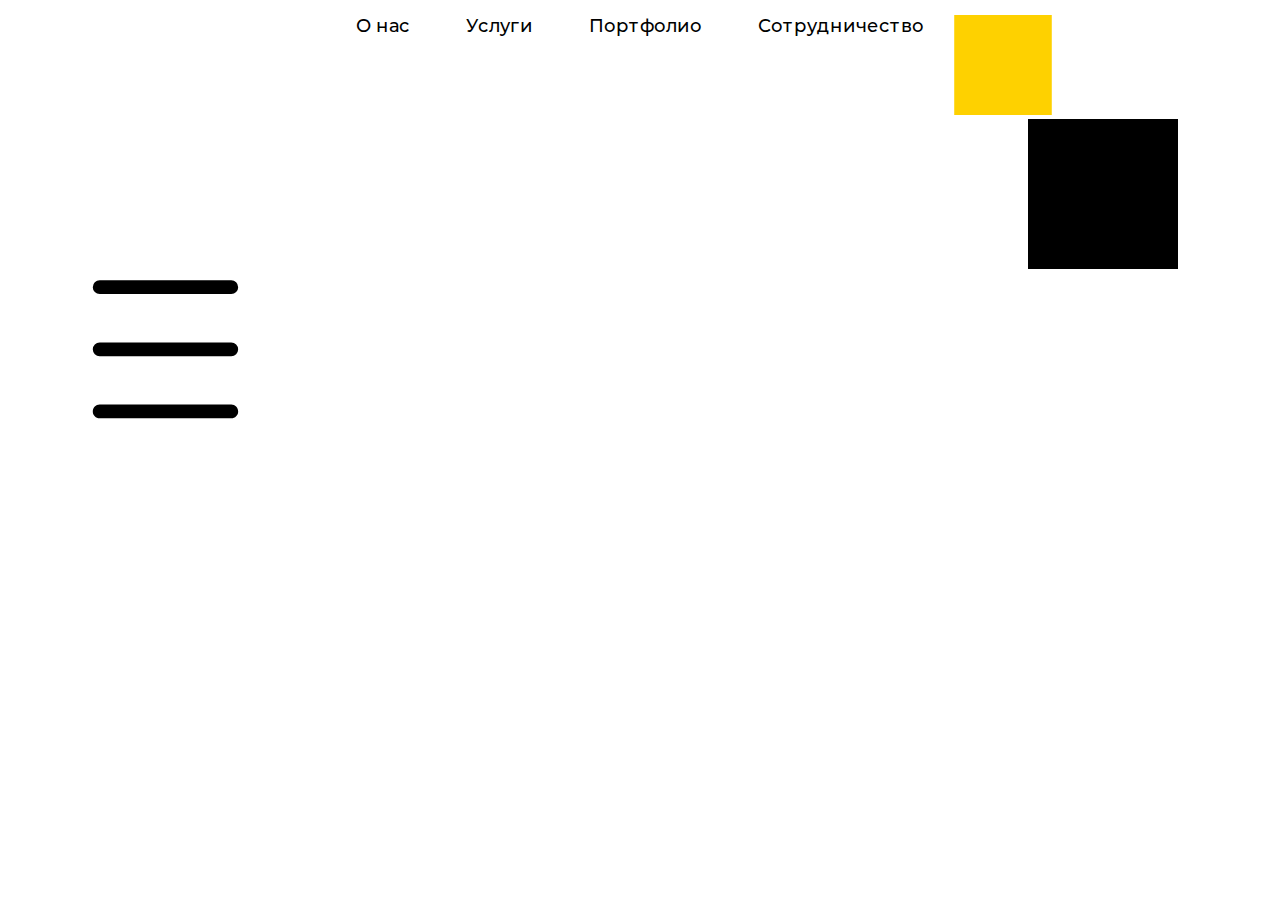
==== index.html @ 0d3e9b36 "Setting" ====
<!DOCTYPE html>
<html>
  <head>
    <title>Indecor</title>
    <meta charset="utf-8">
    <meta name="viewport" content="width=device-width, initial-scale=1.0">
    <meta name="author" content="HelWorld">
    <meta http-equiv="Сache-Сontrol" content="max-age=2419200, must-revalidate">
    <meta name="robots" content="follow,noindex">
    <meta name="theme-color" content="red">
    <link rel="stylesheet" href="assets/css/normalize.css">
    <link rel="preload" href="" as="font">
    <link rel="stylesheet" href="assets/css/style.min.css">
  </head>
</html>
<body>
  <nav class="nav-panel">
    <div class="container">
      <div class="nav-panel__body">
        <div class="nav-panel__logo logo"></div>
        <ul class="nav-panel__content">
          <li class="nav-panel__item"><a class="nav-panel__link-anchor">О нас</a></li>
          <li class="nav-panel__item"><a class="nav-panel__link-anchor">Услуги</a></li>
          <li class="nav-panel__item"><a class="nav-panel__link-anchor">Портфолио</a></li>
          <li class="nav-panel__item"><a class="nav-panel__link-anchor">Сотрудничество</a></li>
        </ul>
        <div class="nav-panel__social">
          <svg class="facebook">
            <use class="facebook" xlink:href="/assets/img/sprite.svg#facebook"></use>
          </svg>
          <svg>
            <use class="instagram" xlink:href="assets/img/sprite.svg#instagram"> </use>
          </svg>
        </div>
        <div class="burger">
          <svg>
            <use class="burger" xlink:href="assets/img/sprite.svg#burger"></use>
          </svg>
        </div>
      </div>
    </div>
  </nav>
  <main></main>
  <footer></footer>
  <script src="assets/js/script.js"></script>
</body>
---- assets/css/style.min.css ----
@import'fontello.css';*{box-sizing:border-box}@font-face{font-family:"Montserrat Regular";src:url("../fonts/Montserrat-Regular.woff2") format("woff2"),url("../fonts/Montserrat-Regular.woff") format("woff2"),url("../fonts/Montserrat-Regular.eot?") format("embedded-opentype");font-weight:400;font-size:25px}@font-face{font-family:"Montserrat Medium";src:url("../fonts/Montserrat-Medium.woff2") format("woff2"),url("../fonts/Montserrat-Medium.woff") format("woff2"),url("../fonts/Montserrat-Medium.eot?") format("embedded-opentype");font-weight:500;font-size:25px}@font-face{font-family:"Montserrat Semibold";src:url("../fonts/Montserrat-Semibold.woff2") format("woff2"),url("../fonts/Montserrat-Semibold.woff") format("woff2"),url("../fonts/Montserrat-Semibold.eot?") format("embedded-opentype");font-weight:600;font-size:25px}@font-face{font-family:"Montserrat Bold";src:url("../fonts/Montserrat-ExtraBold.woff2") format("woff2"),url("../fonts/Montserrat-ExtraBold.woff") format("woff2"),url("../fonts/Montserrat-ExtraBold.eot?") format("embedded-opentype");font-weight:700;font-size:25px}.container{max-width:1719px;margin:0 auto;padding:0 15px}.logo{display:inline-block;width:309;height:77;fill:#fed100}.facebook{display:inline-block;width:100px;height:100px;fill:#fed100}.nav-panel__body{margin:0;padding:15px 0;display:grid;grid-template-columns:1fr 2fr 1fr}.nav-panel__content{margin:0;padding:0;display:-ms-flex;display:flex;justify-content:space-around;list-style:none}.nav-panel__link-anchor{font:18px/22px "Montserrat Medium";text-decoration:none}@media screen and (max-width: 1600px){h1{color:red}}
/*# sourceMappingURL=[data-uri] */
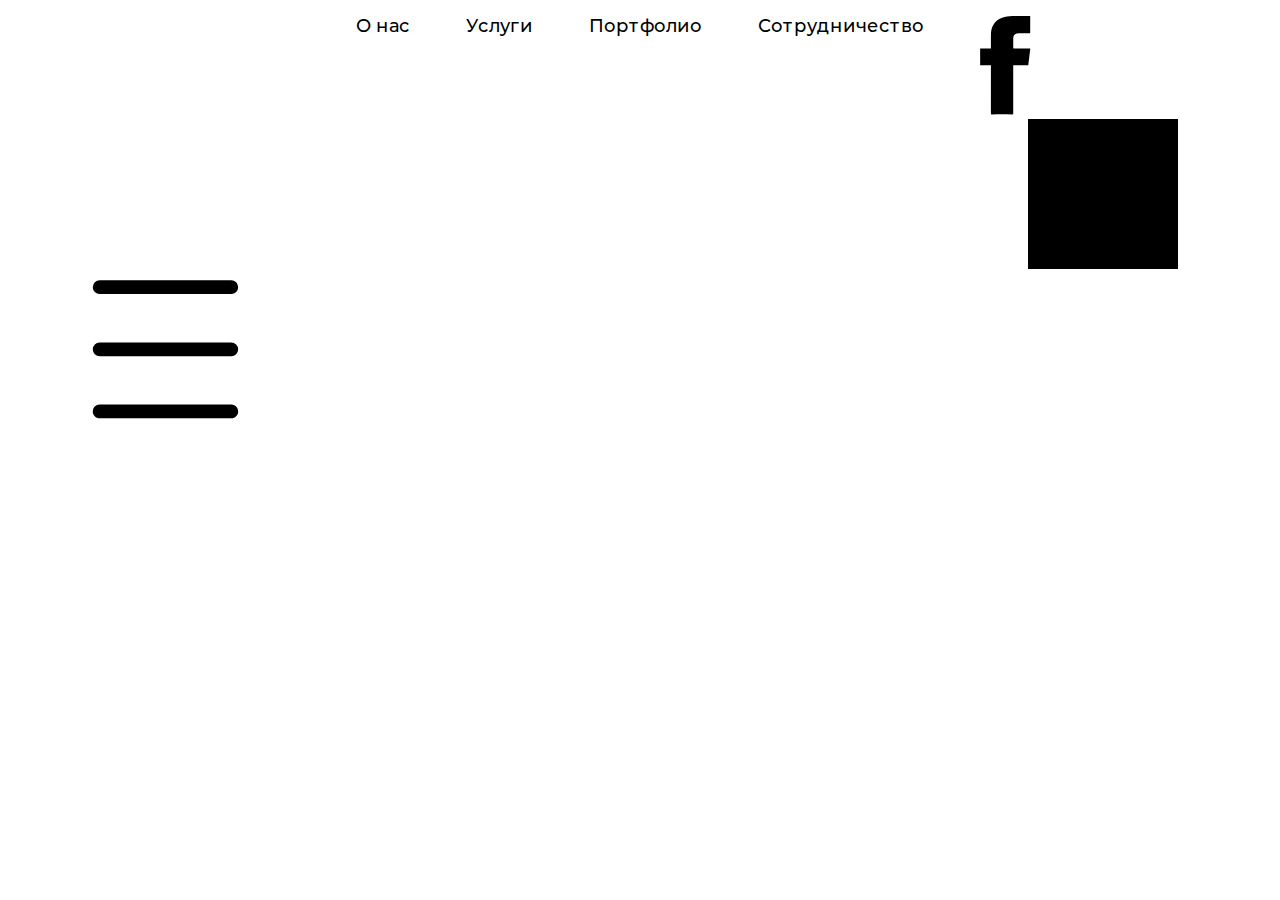
==== commit b65edf8c: "test" ====
--- a/index.html
+++ b/index.html
@@ -26,7 +26,7 @@
         </ul>
         <div class="nav-panel__social">
           <svg class="facebook">
-            <use class="facebook" xlink:href="/assets/img/sprite.svg#facebook"></use>
+            <use class="facebook" xlink:href="assets/img/sprite.svg#facebook"></use>
           </svg>
           <svg>
             <use class="instagram" xlink:href="assets/img/sprite.svg#instagram"> </use>
--- a/assets/css/style.min.css
+++ b/assets/css/style.min.css
@@ -1,2 +1,2 @@
-@import'fontello.css';*{box-sizing:border-box}@font-face{font-family:"Montserrat Regular";src:url("../fonts/Montserrat-Regular.woff2") format("woff2"),url("../fonts/Montserrat-Regular.woff") format("woff2"),url("../fonts/Montserrat-Regular.eot?") format("embedded-opentype");font-weight:400;font-size:25px}@font-face{font-family:"Montserrat Medium";src:url("../fonts/Montserrat-Medium.woff2") format("woff2"),url("../fonts/Montserrat-Medium.woff") format("woff2"),url("../fonts/Montserrat-Medium.eot?") format("embedded-opentype");font-weight:500;font-size:25px}@font-face{font-family:"Montserrat Semibold";src:url("../fonts/Montserrat-Semibold.woff2") format("woff2"),url("../fonts/Montserrat-Semibold.woff") format("woff2"),url("../fonts/Montserrat-Semibold.eot?") format("embedded-opentype");font-weight:600;font-size:25px}@font-face{font-family:"Montserrat Bold";src:url("../fonts/Montserrat-ExtraBold.woff2") format("woff2"),url("../fonts/Montserrat-ExtraBold.woff") format("woff2"),url("../fonts/Montserrat-ExtraBold.eot?") format("embedded-opentype");font-weight:700;font-size:25px}.container{max-width:1719px;margin:0 auto;padding:0 15px}.logo{display:inline-block;width:309;height:77;fill:#fed100}.facebook{display:inline-block;width:100px;height:100px;fill:#fed100}.nav-panel__body{margin:0;padding:15px 0;display:grid;grid-template-columns:1fr 2fr 1fr}.nav-panel__content{margin:0;padding:0;display:-ms-flex;display:flex;justify-content:space-around;list-style:none}.nav-panel__link-anchor{font:18px/22px "Montserrat Medium";text-decoration:none}@media screen and (max-width: 1600px){h1{color:red}}
-/*# sourceMappingURL=[data-uri] */+@import'fontello.css';*{box-sizing:border-box}@font-face{font-family:"Montserrat Regular";src:url("../fonts/Montserrat-Regular.woff2") format("woff2"),url("../fonts/Montserrat-Regular.woff") format("woff2"),url("../fonts/Montserrat-Regular.eot?") format("embedded-opentype");font-weight:400;font-size:25px}@font-face{font-family:"Montserrat Medium";src:url("../fonts/Montserrat-Medium.woff2") format("woff2"),url("../fonts/Montserrat-Medium.woff") format("woff2"),url("../fonts/Montserrat-Medium.eot?") format("embedded-opentype");font-weight:500;font-size:25px}@font-face{font-family:"Montserrat Semibold";src:url("../fonts/Montserrat-Semibold.woff2") format("woff2"),url("../fonts/Montserrat-Semibold.woff") format("woff2"),url("../fonts/Montserrat-Semibold.eot?") format("embedded-opentype");font-weight:600;font-size:25px}@font-face{font-family:"Montserrat Bold";src:url("../fonts/Montserrat-ExtraBold.woff2") format("woff2"),url("../fonts/Montserrat-ExtraBold.woff") format("woff2"),url("../fonts/Montserrat-ExtraBold.eot?") format("embedded-opentype");font-weight:700;font-size:25px}.container{max-width:1719px;margin:0 auto;padding:0 15px}.logo{display:inline-block;width:309;height:77;fill:#fed100}.facebook{display:inline-block;width:100px;height:100px;fill:#000}.nav-panel__body{margin:0;padding:15px 0;display:grid;grid-template-columns:1fr 2fr 1fr}.nav-panel__content{margin:0;padding:0;display:-ms-flex;display:flex;justify-content:space-around;list-style:none}.nav-panel__link-anchor{font:18px/22px "Montserrat Medium";text-decoration:none}@media screen and (max-width: 1600px){h1{color:red}}
+/*# sourceMappingURL=[data-uri] */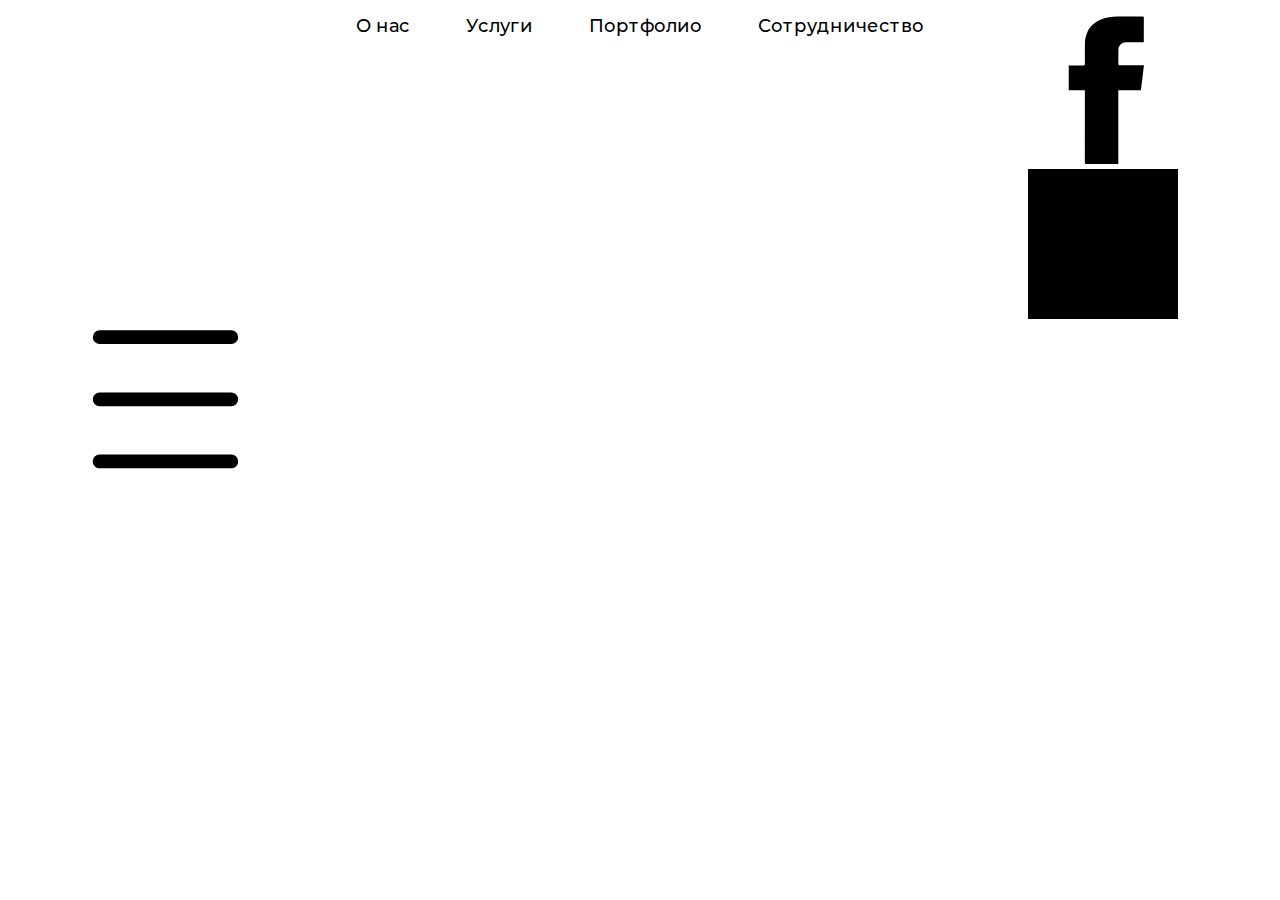
==== commit 62afa828: "test" ====
--- a/index.html
+++ b/index.html
@@ -25,7 +25,7 @@
           <li class="nav-panel__item"><a class="nav-panel__link-anchor">Сотрудничество</a></li>
         </ul>
         <div class="nav-panel__social">
-          <svg class="facebook">
+          <svg>
             <use class="facebook" xlink:href="assets/img/sprite.svg#facebook"></use>
           </svg>
           <svg>
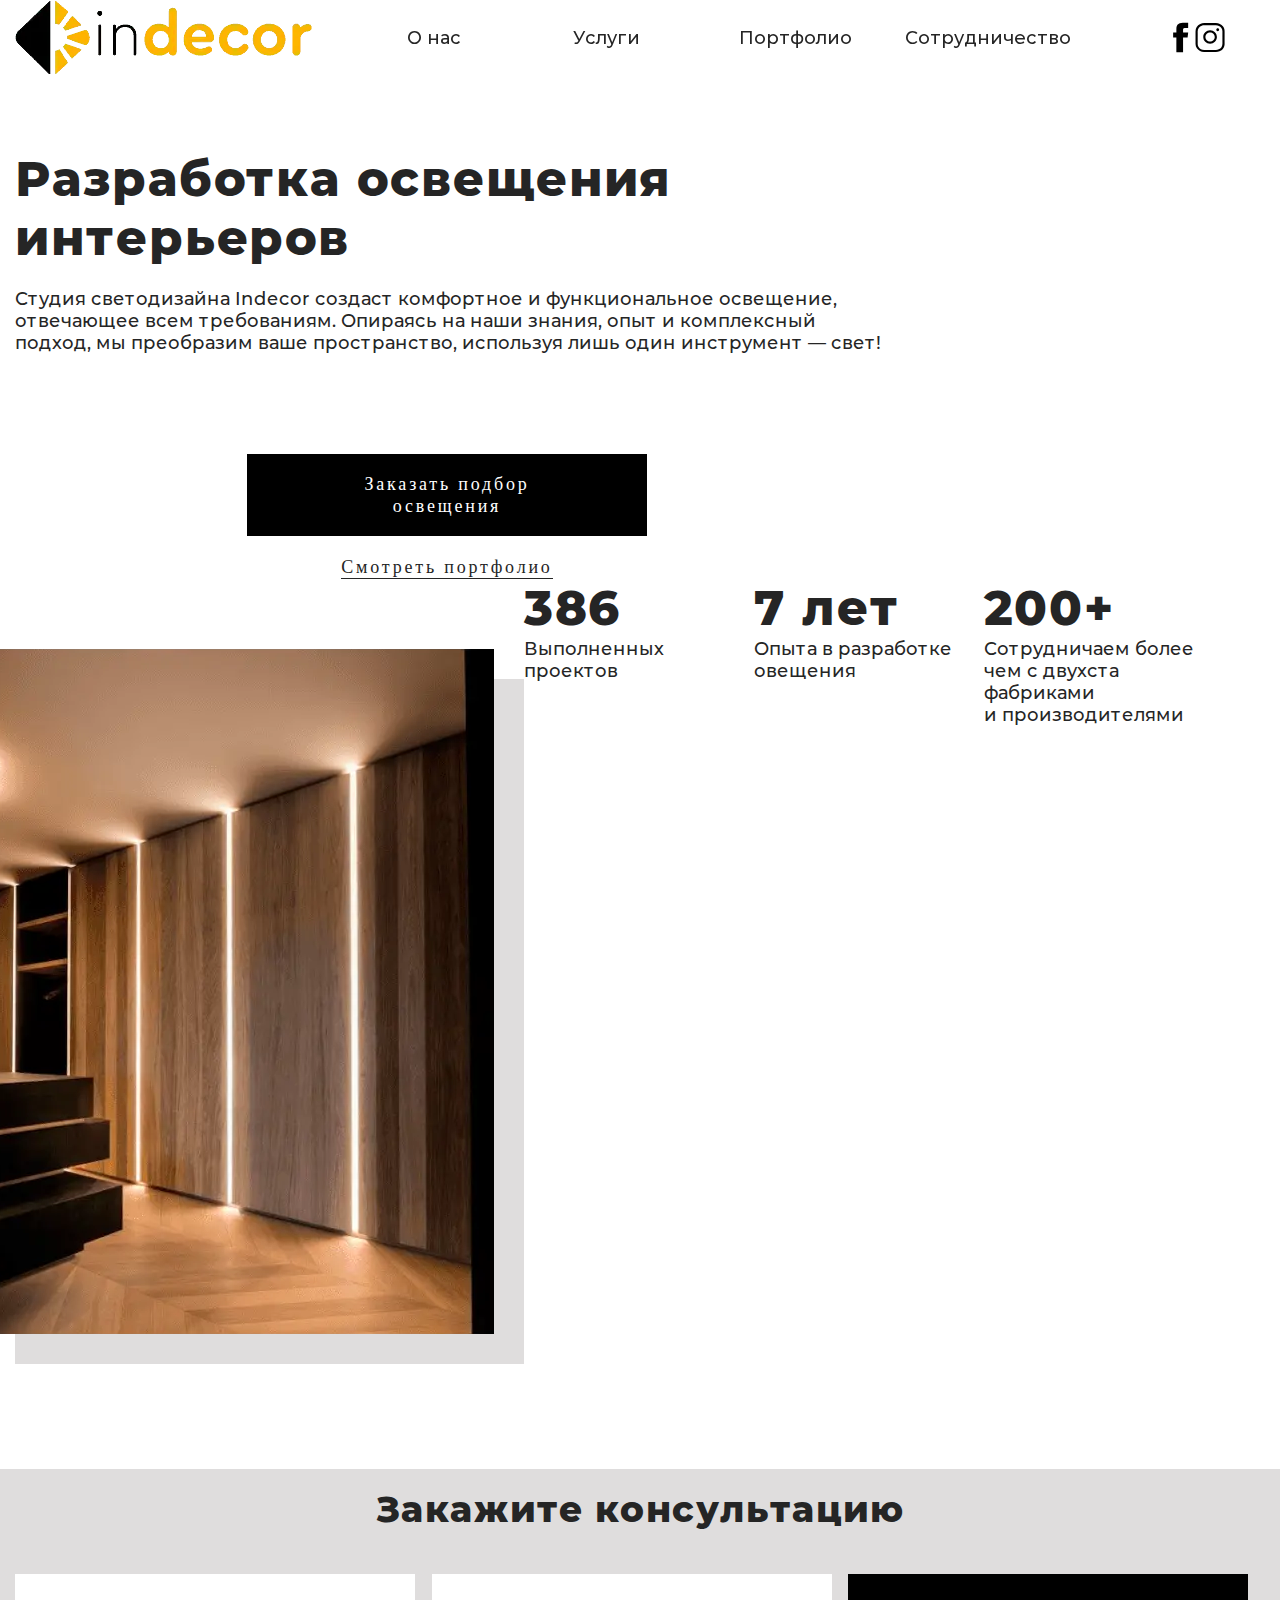
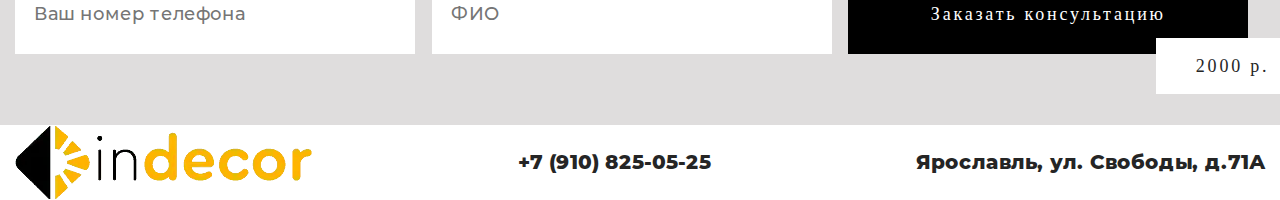
==== commit b8b8a149: "Update" ====
--- a/index.html
+++ b/index.html
@@ -15,32 +15,85 @@
 </html>
 <body>
   <nav class="nav-panel">
-    <div class="container">
-      <div class="nav-panel__body">
-        <div class="nav-panel__logo logo"></div>
+    <div class="container nav-panel__container">
+      <div class="nav-panel__logo logo"></div>
+      <div class="nav-panel__item">
         <ul class="nav-panel__content">
-          <li class="nav-panel__item"><a class="nav-panel__link-anchor">О нас</a></li>
-          <li class="nav-panel__item"><a class="nav-panel__link-anchor">Услуги</a></li>
-          <li class="nav-panel__item"><a class="nav-panel__link-anchor">Портфолио</a></li>
-          <li class="nav-panel__item"><a class="nav-panel__link-anchor">Сотрудничество</a></li>
+          <li class="nav-panel__li mobile_hide"><a class="nav-panel__link-anchor">О нас</a></li>
+          <li class="nav-panel__li mobile_hide"><a class="nav-panel__link-anchor">Услуги</a></li>
+          <li class="nav-panel__li mobile_hide"><a class="nav-panel__link-anchor">Портфолио</a></li>
+          <li class="nav-panel__li mobile_hide"><a class="nav-panel__link-anchor">Сотрудничество </a></li>
         </ul>
-        <div class="nav-panel__social">
-          <svg>
-            <use class="facebook" xlink:href="assets/img/sprite.svg#facebook"></use>
+      </div>
+      <div class="nav-panel__item">
+        <div class="nav-panel__social mobile_hide">
+          <svg class="nav-panel__svg facebook">
+            <use xlink:href="assets/img/sprite.svg#facebook"></use>
           </svg>
-          <svg>
-            <use class="instagram" xlink:href="assets/img/sprite.svg#instagram"> </use>
+          <svg class="nav-panel__svg instagram">
+            <use xlink:href="assets/img/sprite.svg#instagram"></use>
           </svg>
         </div>
-        <div class="burger">
-          <svg>
-            <use class="burger" xlink:href="assets/img/sprite.svg#burger"></use>
-          </svg>
+        <svg class="nav-panel__svg burger">
+          <use class="burger" xlink:href="assets/img/sprite.svg#burger"></use>
+        </svg>
+      </div>
+    </div>
+  </nav>
+  <main>
+    <div class="home">
+      <div class="home__container container">
+        <div class="home__content">
+          <div class="home__body">
+            <h1 class="home__title">Разработка освещения интерьеров</h1>
+            <p class="home__text text">
+              Студия светодизайна Indecor создаст комфортное и&nbsp;функциональное освещение, отвечающее всем требованиям. 
+              Опираясь на&nbsp;наши знания, опыт и&nbsp;комплексный подход,&nbsp;мы преобразим ваше пространство, 
+              используя лишь один инструмент&nbsp;&mdash; свет!
+            </p>
+            <div class="home__link">
+              <button class="home__btn-order btn-order">Заказать подбор освещения</button><a class="home__anchor-link anchor-link" href="#test">Смотреть портфолио</a>
+            </div>
+          </div>
+          <div class="home__img_shadow">
+            <div class="home__img"></div>
+          </div>
+          <div class="home__footer">
+            <div class="home__item">
+              <h2 class="home__subtitle">386</h2>
+              <p class="home__subtext text">Выполненных проектов</p>
+            </div>
+            <div class="home__item">
+              <h2 class="home__subtitle">7 лет</h2>
+              <p class="home__subtext text">Опыта в&nbsp;разработке овещения</p>
+            </div>
+            <div class="home__item">
+              <h2 class="home__subtitle">200+</h2>
+              <p class="home__subtext text">Сотрудничаем более чем с&nbsp;двухста фабриками и&nbsp;производителями</p>
+            </div>
+          </div>
         </div>
       </div>
     </div>
-  </nav>
-  <main></main>
-  <footer></footer>
-  <script src="assets/js/script.js"></script>
+    <div class="intermediate">
+      <div class="intermediate__mini-container mini-container">
+        <h3 class="intermediate__title title">Закажите консультацию</h3>
+        <form class="intermediate__form">
+          <input class="intermediate__item mobile" placeholder="Ваш номер телефона">
+          <input class="intermediate__item name" placeholder="ФИО">
+          <button class="intermediate__btn-order btn-order">Заказать консультацию<span class="intermediate__price">
+              <p>2000&nbsp;р.</p></span></button>
+        </form>
+      </div>
+    </div>
+  </main>
+  <footer class="footer">
+    <div class="container footer__container">
+      <div class="footer__logo logo"></div>
+      <div class="footer__phone" href="tel:891082505256">+7 (910) 825-05-25</div>
+      <div class="footer__address">Ярославль, ул. Свободы, д.71А</div>
+    </div>
+  </footer>
+  <script src="https://cdnjs.cloudflare.com/ajax/libs/jquery/3.6.0/jquery.min.js"></script>
+  <script src="./assets/js/src/script.js"></script>
 </body>--- a/assets/css/style.min.css
+++ b/assets/css/style.min.css
@@ -1,2 +1 @@
-@import'fontello.css';*{box-sizing:border-box}@font-face{font-family:"Montserrat Regular";src:url("../fonts/Montserrat-Regular.woff2") format("woff2"),url("../fonts/Montserrat-Regular.woff") format("woff2"),url("../fonts/Montserrat-Regular.eot?") format("embedded-opentype");font-weight:400;font-size:25px}@font-face{font-family:"Montserrat Medium";src:url("../fonts/Montserrat-Medium.woff2") format("woff2"),url("../fonts/Montserrat-Medium.woff") format("woff2"),url("../fonts/Montserrat-Medium.eot?") format("embedded-opentype");font-weight:500;font-size:25px}@font-face{font-family:"Montserrat Semibold";src:url("../fonts/Montserrat-Semibold.woff2") format("woff2"),url("../fonts/Montserrat-Semibold.woff") format("woff2"),url("../fonts/Montserrat-Semibold.eot?") format("embedded-opentype");font-weight:600;font-size:25px}@font-face{font-family:"Montserrat Bold";src:url("../fonts/Montserrat-ExtraBold.woff2") format("woff2"),url("../fonts/Montserrat-ExtraBold.woff") format("woff2"),url("../fonts/Montserrat-ExtraBold.eot?") format("embedded-opentype");font-weight:700;font-size:25px}.container{max-width:1719px;margin:0 auto;padding:0 15px}.logo{display:inline-block;width:309;height:77;fill:#fed100}.facebook{display:inline-block;width:100px;height:100px;fill:#000}.nav-panel__body{margin:0;padding:15px 0;display:grid;grid-template-columns:1fr 2fr 1fr}.nav-panel__content{margin:0;padding:0;display:-ms-flex;display:flex;justify-content:space-around;list-style:none}.nav-panel__link-anchor{font:18px/22px "Montserrat Medium";text-decoration:none}@media screen and (max-width: 1600px){h1{color:red}}
-/*# sourceMappingURL=[data-uri] */+*{box-sizing:border-box;color:#252525}body,div,span,applet,object,iframe,h1,h2,h3,h4,h5,h6,p,blockquote,pre,a,abbr,acronym,address,big,cite,code,del,dfn,em,img,ins,kbd,q,s,samp,small,strike,strong,sub,sup,tt,var,b,u,i,center,dl,dt,dd,menu,ol,ul,li,fieldset,form,label,legend,table,caption,tbody,tfoot,thead,tr,th,td,article,aside,canvas,details,embed,figure,figcaption,footer,header,hgroup,main,menu,nav,output,ruby,section,summary,time,mark,audio,video{margin:0;padding:0;border:none}main{padding-top:100px}button{margin:0;padding:0;text-decoration:none;border:none;background:none}a{text-decoration:none}main{padding-top:150px}input,button{max-width:400px;min-height:80px;border:none}.hide{display:none}._opacity{opacity:.1}.mini-container{max-width:1371px;margin:0 auto;padding:0 15px}.title{font:36px/44px "Montserrat Bold";letter-spacing:.04em}.text{font:18px/22px "Montserrat Medium"}.btn-order{font:18px/22px "Montserrat Semibold";background:#000;letter-spacing:.155em;color:#fff}.anchor-link{font:18px/22px "Montserrat Semibold";letter-spacing:.155em}.mobile{font:18px/110% "Montserrat Medium"}@font-face{font-family:"Montserrat Regular";src:url("../fonts/Montserrat-Regular.woff2") format("woff2"),url("../fonts/Montserrat-Regular.woff") format("woff2"),url("../fonts/Montserrat-Regular.eot?") format("embedded-opentype");font-weight:400;font-size:25px}@font-face{font-family:"Montserrat Medium";src:url("../fonts/Montserrat-Medium.woff2") format("woff2"),url("../fonts/Montserrat-Medium.woff") format("woff2"),url("../fonts/Montserrat-Medium.eot?") format("embedded-opentype");font-weight:500;font-size:25px}@font-face{font-family:"Montserrat Semibold";src:url("../fonts/Montserrat-Semibold.woff2") format("woff2"),url("../fonts/Montserrat-Semibold.woff") format("woff2"),url("../fonts/Montserrat-Semibold.eot?") format("embedded-opentype");font-weight:600;font-size:25px}@font-face{font-family:"Montserrat Bold";src:url("../fonts/Montserrat-ExtraBold.woff2") format("woff2"),url("../fonts/Montserrat-ExtraBold.woff") format("woff2"),url("../fonts/Montserrat-ExtraBold.eot?") format("embedded-opentype");font-weight:700;font-size:25px}.container{max-width:1719px;margin:0 auto;padding:0 15px}.burger{display:none}.logo{background:url("../img/sprite.webp") no-repeat 0 0;width:297px;height:75px}.nav-panel{position:fixed;top:0;width:100%;z-index:10000}.nav-panel__container{display:-ms-flex;display:flex;justify-content:space-between;align-items:center;flex-wrap:wrap}.nav-panel__content{display:grid;grid-template-columns:1fr 1fr 1fr 1fr;list-style:none}.nav-panel__link-anchor{font:18px/22px "Montserrat Medium";text-decoration:none}.nav-panel__item:last-child{max-width:108px;display:-ms-flex;display:flex;justify-content:flex-end;flex-wrap:wrap;gap:10px}.nav-panel__social{display:-ms-flex;display:flex;align-items:center}.nav-panel__svg{display:inline-block;width:30px;height:31px}.home{margin-bottom:105px}.home__content{display:-ms-flex;display:flex;flex-direction:row;flex-wrap:wrap}.home__title{font:48px/59px "Montserrat Bold";max-width:894px;margin-bottom:20px;letter-spacing:.04em}.home__text{margin-bottom:100px;max-width:894px}.home__link{margin-right:30px;display:-ms-flex;display:flex;justify-content:space-around;align-items:center}.home__btn-order{padding:19px 62px}.home__anchor-link{border-bottom:1px solid #252525}.home__img_shadow{background:#dfdddd;position:relative;width:509px;height:685px}.home__img{background:url("../img/sprite.webp") no-repeat -1300px -1100px;position:relative;right:30px;bottom:30px;width:509px;height:685px}.home__footer{position:relative;top:-109px;display:-ms-flex;display:flex;justify-content:space-between}.home__item{max-width:230px}.home__subtitle{font:48px/59px "Montserrat Bold";letter-spacing:.04em}.intermediate{background:#dfdddd;padding-top:18px;padding-bottom:71px}.intermediate__mini-container{text-align:center}.intermediate__title{margin-bottom:43px}.intermediate__form{display:grid;grid-template-columns:repeat(auto-fit, minmax(400px, 1fr))}.intermediate__item{font:18px/22px "Montserrat Medium";padding-left:19px}.intermediate__btn-order{position:relative}.intermediate__price{font:18px/22px "Montserrat Semibold";background:#fff;position:absolute;right:-61px;bottom:-50%;margin:0;padding:0;padding:17px 40px;letter-spacing:.155em}.footer__container{font:24px/29px "Montserrat Bold";display:-ms-flex;display:flex;flex-direction:row;justify-content:space-between;align-items:center;flex-wrap:wrap}@media screen and (max-width: 1600px){.container{max-width:1640px}.nav-panel__svg{width:30px;height:31px}.footer__phone{font-size:20px;line-height:29px}.footer__address{font-size:20px;line-height:29px}}@media screen and (max-width: 1500px){.home__link{flex-direction:column}.home__anchor-link{margin-top:20px}.home__img_shadow{margin-top:100px}.home__footer{top:0}}@media screen and (max-width: 1224px){.intermediate__btn-order{left:50%}}@media screen and (max-width: 1024px){.mobile_hide{display:none}.burger{display:inline-block;width:10px;height:auto;order:1}.facebook{order:100000}.instagram{order:100000}.nav-panel__container{display:-ms-flex;display:flex}.nav-panel__body{padding-top:15px;display:-ms-flex;display:flex;flex-direction:column;justify-content:space-between;align-items:center;gap:30px}.nav-panel__content{display:-ms-flex;display:flex;flex-direction:column;align-items:center;order:100000}.nav-panel__link-anchor{font-family:"Montserrat Medium";font-size:18px;line-height:22px;text-decoration:none}.nav-panel__social{order:1}.nav-panel__svg{margin:0;padding:0;display:inline-block;width:30px;height:31px}.home__content{justify-content:center;text-align:center}.intermediate__mini-container{display:-ms-flex;display:flex;flex-direction:column;align-items:center}.intermediate__btn-order{left:0}}@media screen and (max-width: 576px){.home__btn-order{padding:19px 45px;font-size:15px}.home__img_shadow{display:none}.home__footer{flex-direction:column}.intermediate__price{display:none}.intermediate__form{display:grid;grid-template-columns:repeat(auto-fit, minmax(300px, 1fr))}}@media screen and (max-width: 375px){.nav-panel__container{flex-direction:column}.nav-panel__item:nth-child(2){order:100000}.home__title{font-size:35px;line-height:43px}}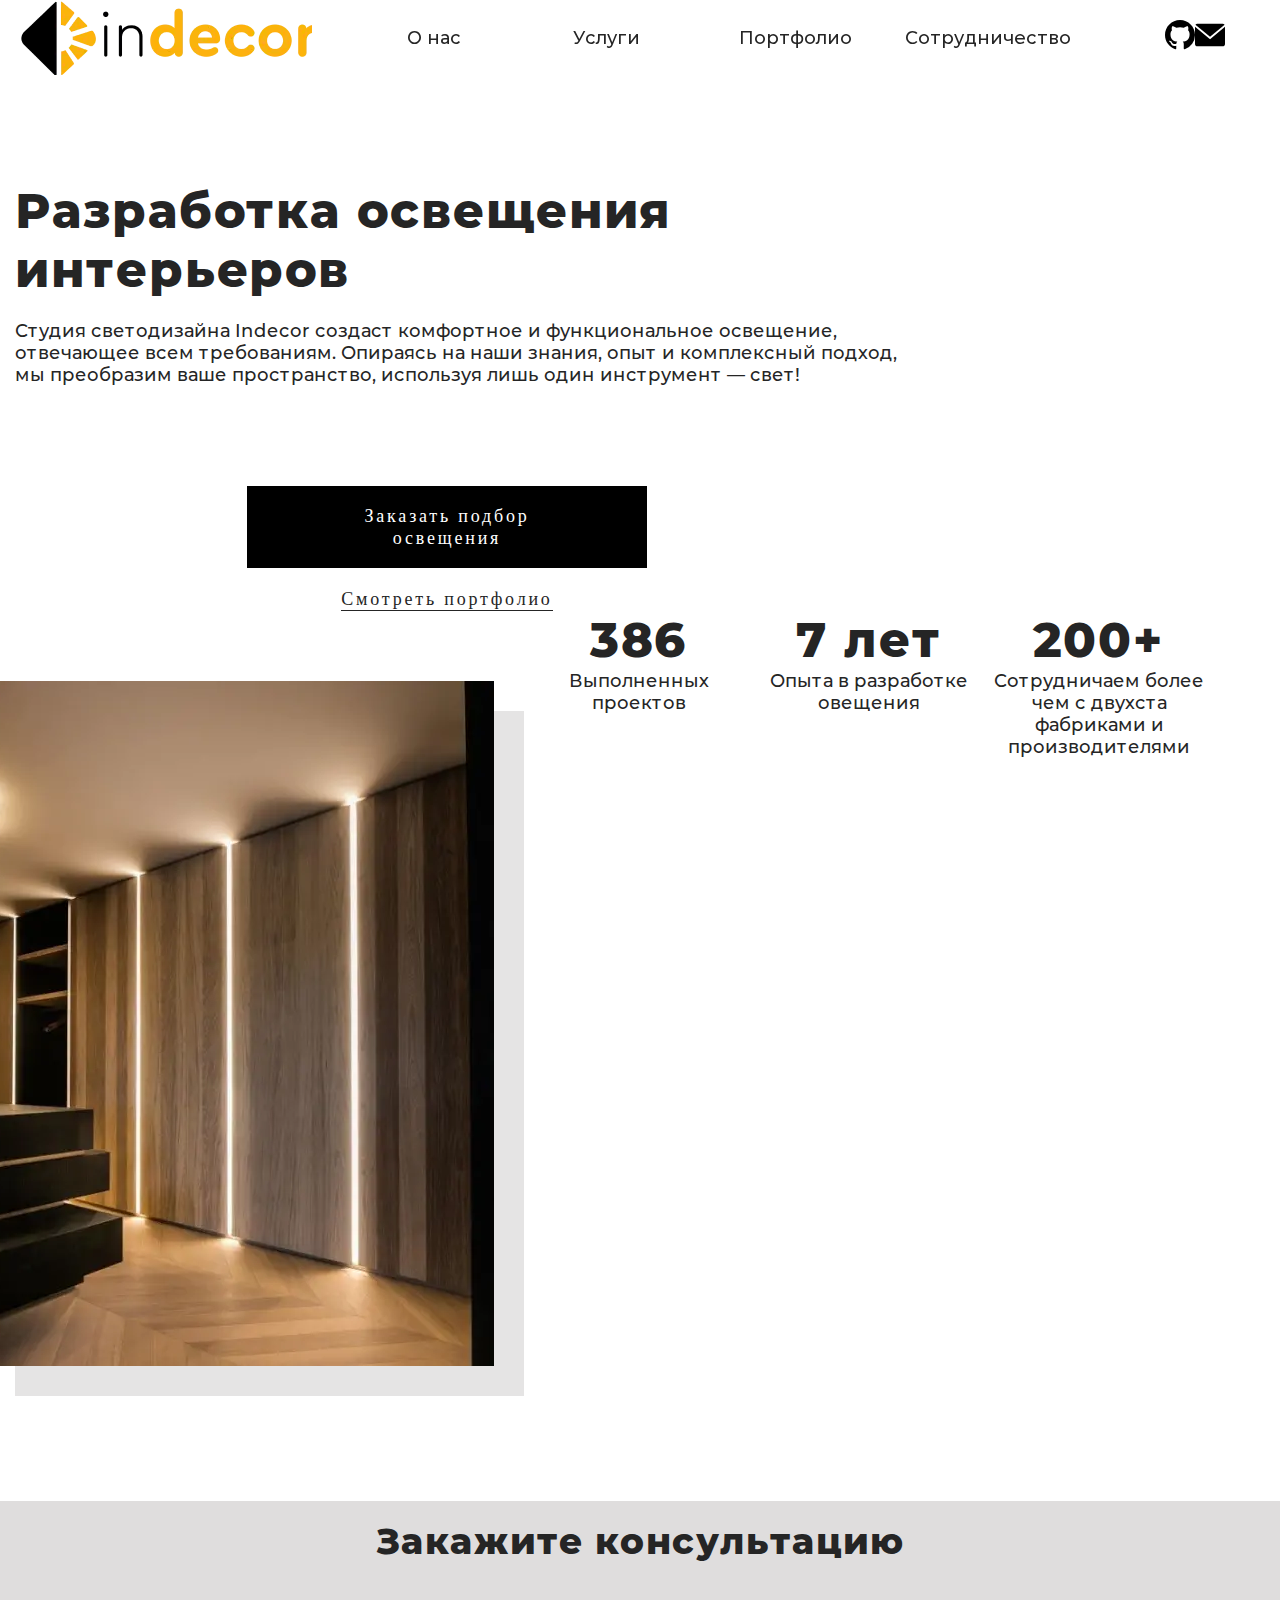
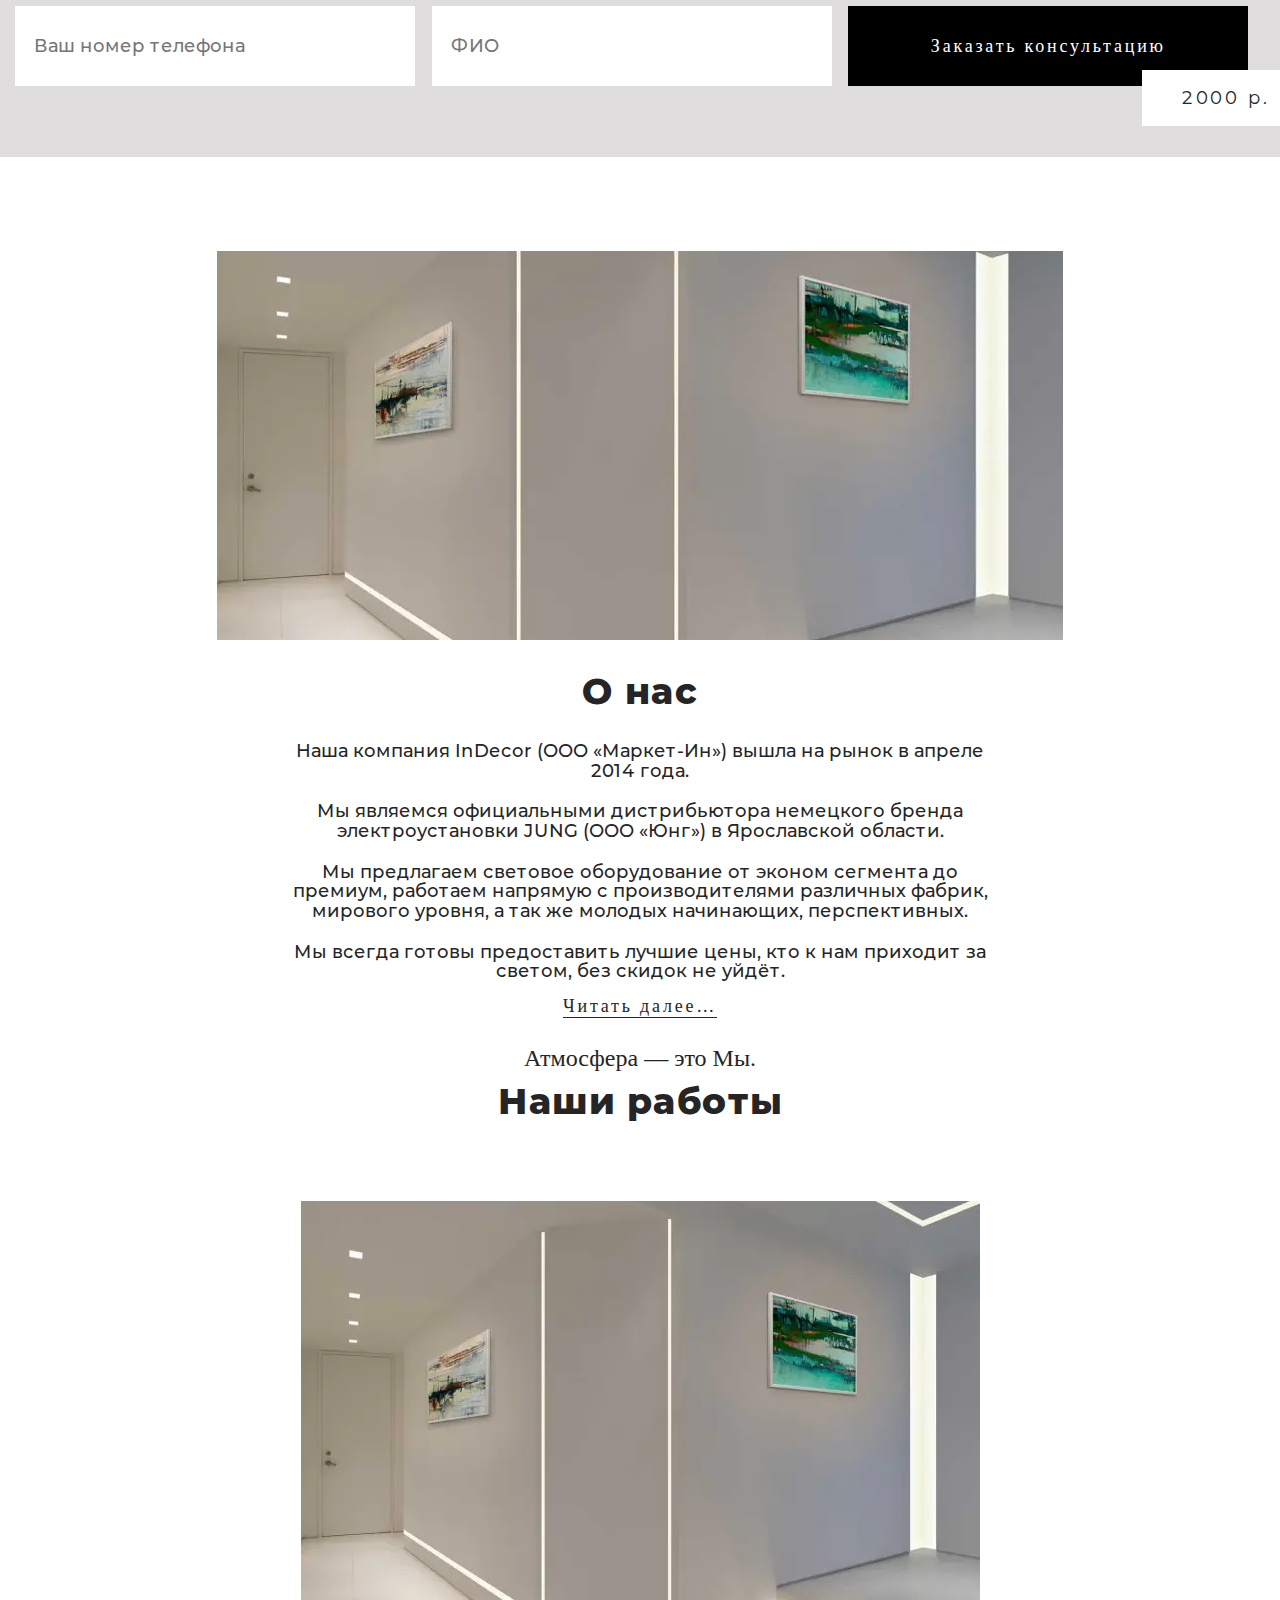
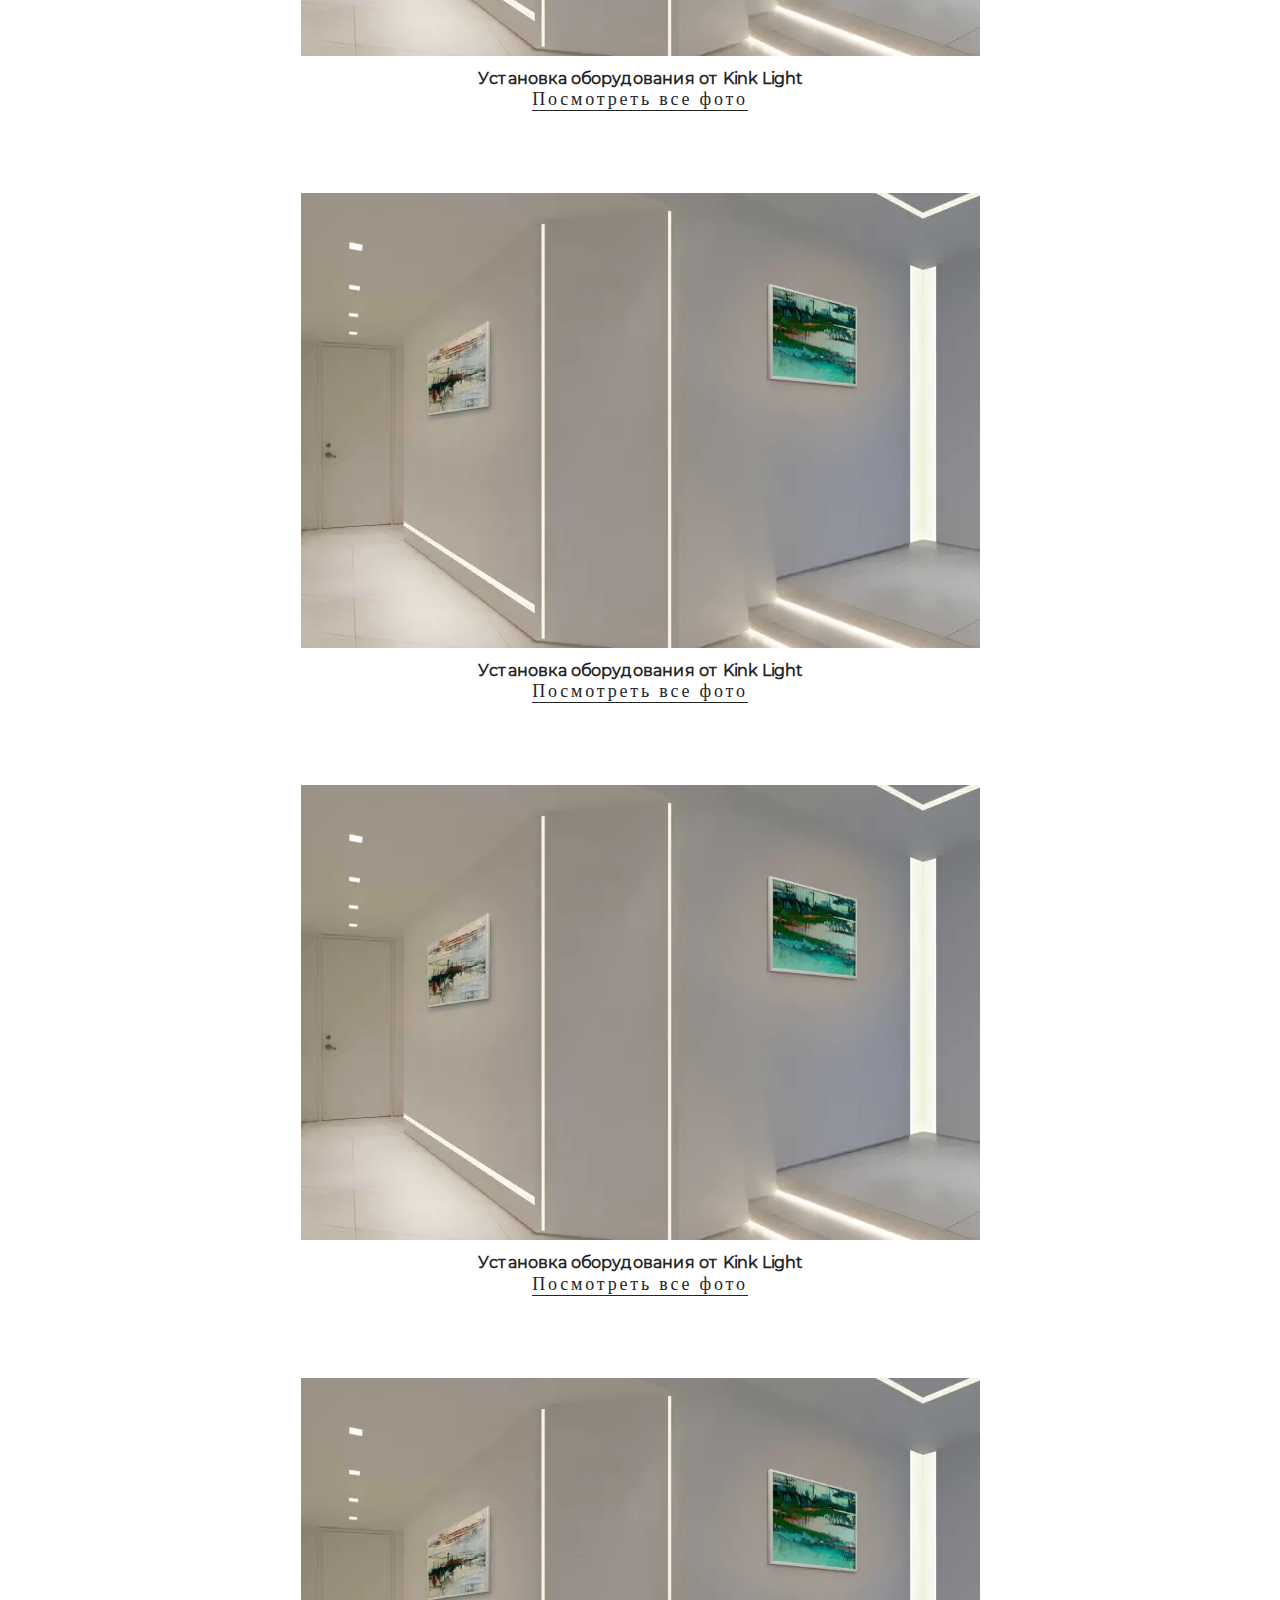
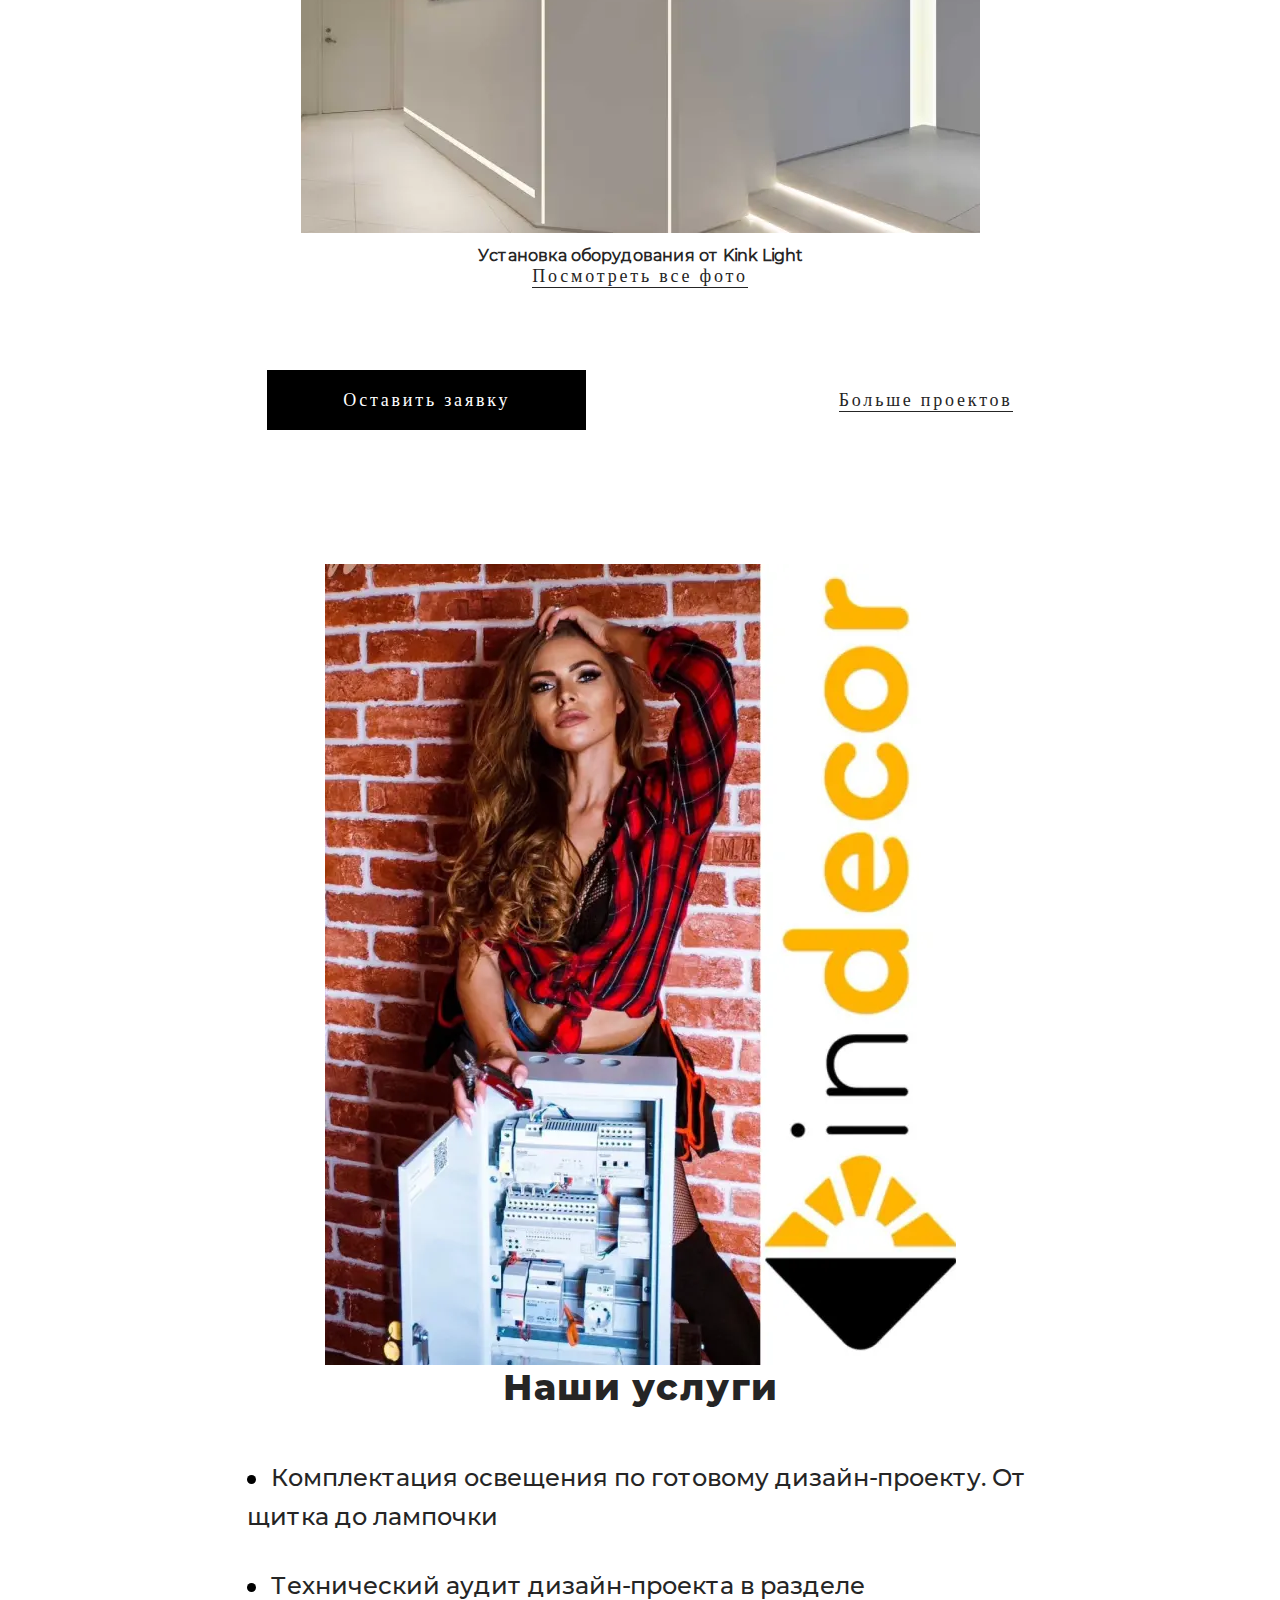
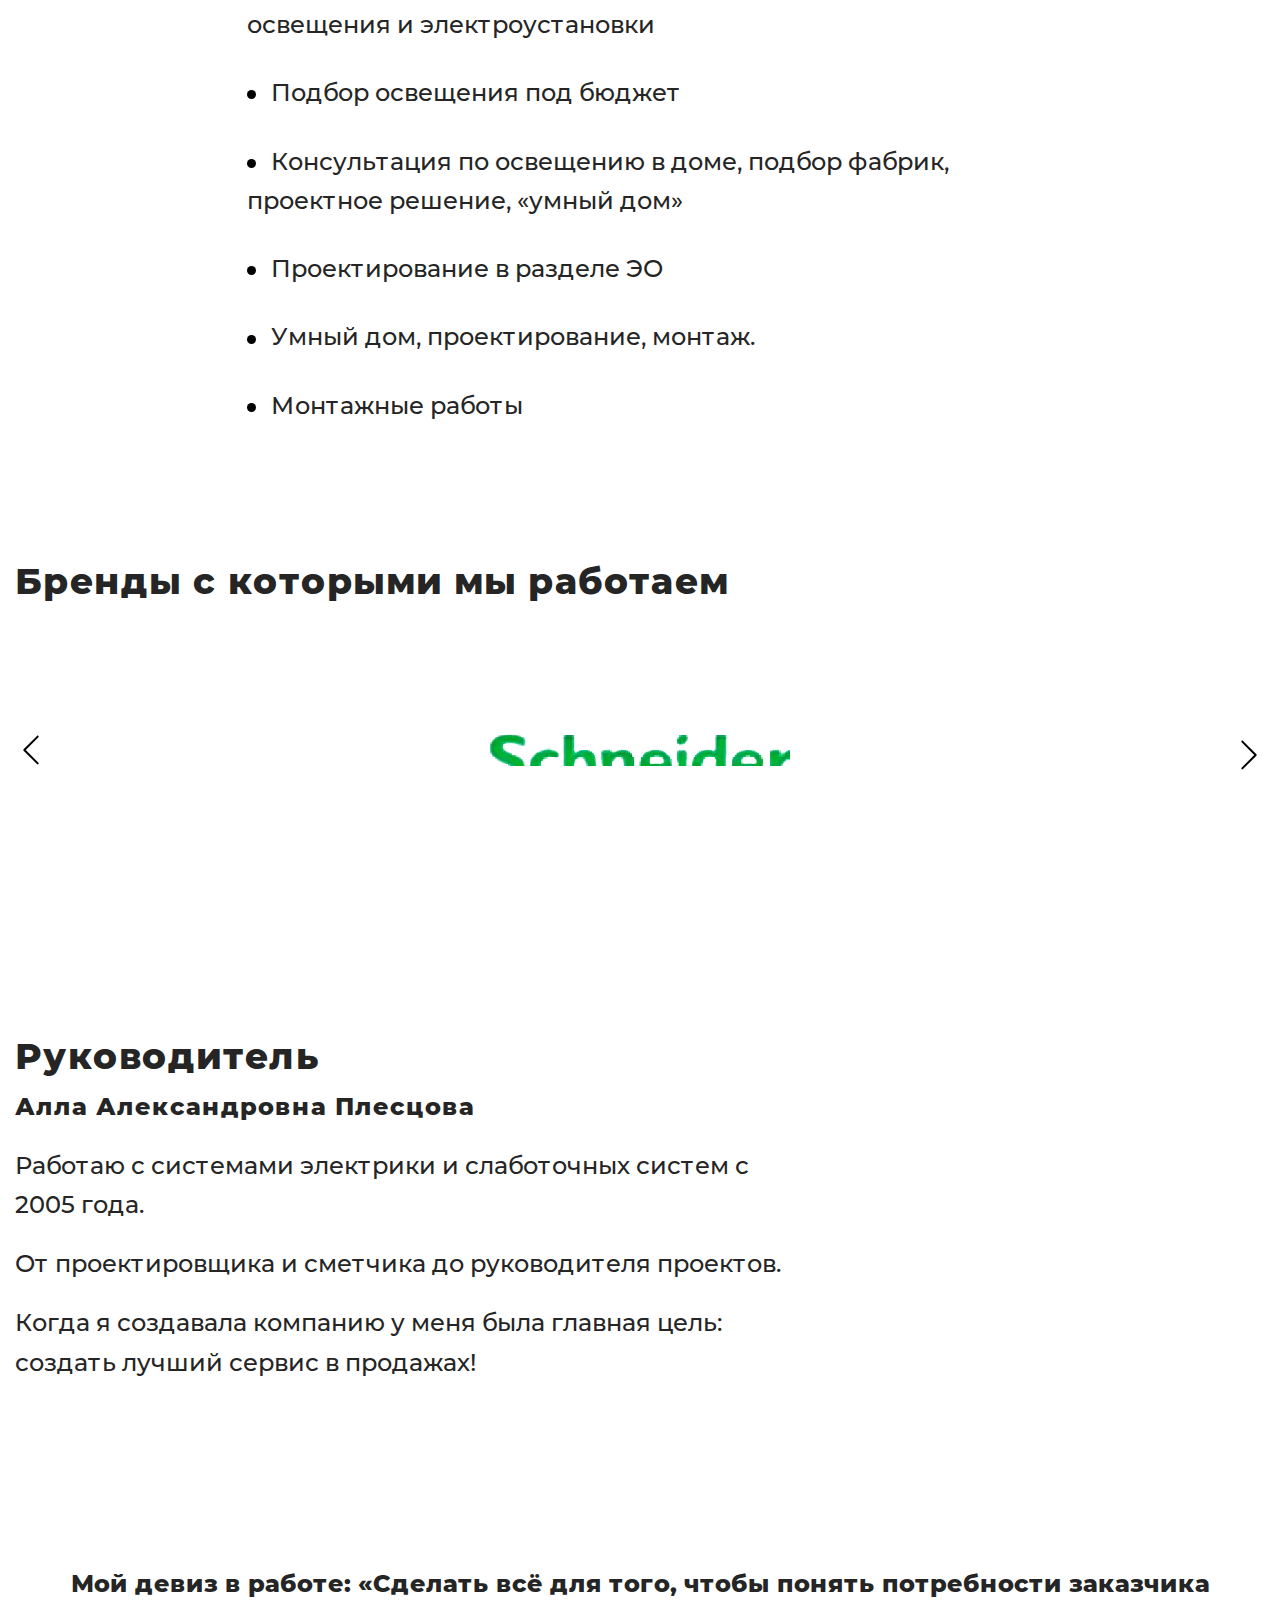
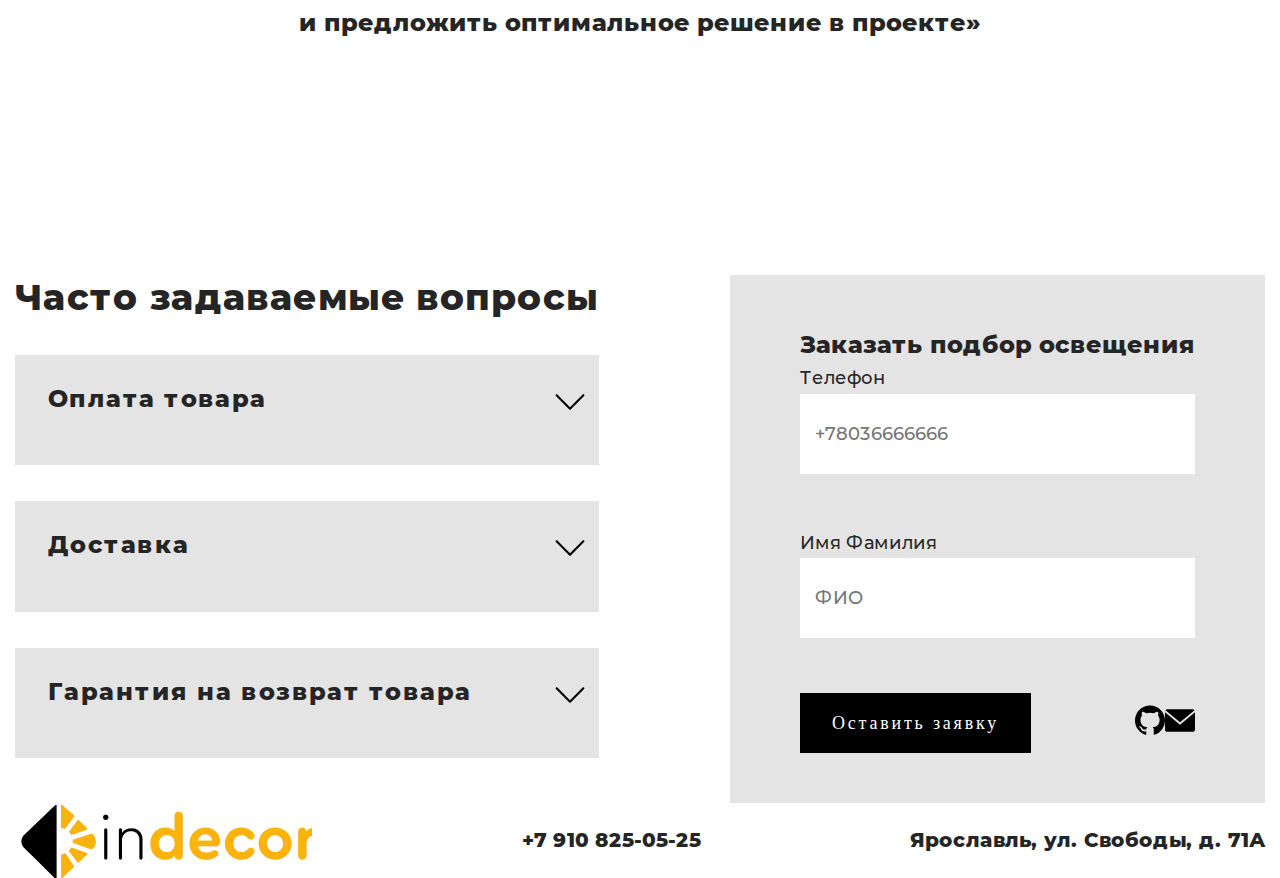
==== commit 28bca4be: "Update" ====
--- a/index.html
+++ b/index.html
@@ -8,92 +8,243 @@
     <meta http-equiv="Сache-Сontrol" content="max-age=2419200, must-revalidate">
     <meta name="robots" content="follow,noindex">
     <meta name="theme-color" content="red">
-    <link rel="stylesheet" href="assets/css/normalize.css">
     <link rel="preload" href="" as="font">
-    <link rel="stylesheet" href="assets/css/style.min.css">
   </head>
-</html>
-<body>
-  <nav class="nav-panel">
-    <div class="container nav-panel__container">
-      <div class="nav-panel__logo logo"></div>
-      <div class="nav-panel__item">
-        <ul class="nav-panel__content">
-          <li class="nav-panel__li mobile_hide"><a class="nav-panel__link-anchor">О нас</a></li>
-          <li class="nav-panel__li mobile_hide"><a class="nav-panel__link-anchor">Услуги</a></li>
-          <li class="nav-panel__li mobile_hide"><a class="nav-panel__link-anchor">Портфолио</a></li>
-          <li class="nav-panel__li mobile_hide"><a class="nav-panel__link-anchor">Сотрудничество </a></li>
-        </ul>
-      </div>
-      <div class="nav-panel__item">
-        <div class="nav-panel__social mobile_hide">
-          <svg class="nav-panel__svg facebook">
-            <use xlink:href="assets/img/sprite.svg#facebook"></use>
+  <link rel="stylesheet" href="assets/css/style.min.css">
+  <link rel="stylesheet" href="assets/css/normalize.css">
+  <body>
+    <nav class="nav-panel home__nav-panel">
+      <div class="container nav-panel__container">
+        <div class="nav-panel__logo logo"></div>
+        <div class="nav-panel__item">
+          <ul class="nav-panel__content">
+            <li class="nav-panel__li mobile_hide"><a class="nav-panel__link-anchor" href="#about-us">О&nbsp;нас</a></li>
+            <li class="nav-panel__li mobile_hide"><a class="nav-panel__link-anchor" href="#services">Услуги</a></li>
+            <li class="nav-panel__li mobile_hide"><a class="nav-panel__link-anchor" href="#portfolio">Портфолио</a></li>
+            <li class="nav-panel__li mobile_hide"><a class="nav-panel__link-anchor" href="../other/cooperation.min.html">Сотрудничество </a></li>
+          </ul>
+        </div>
+        <div class="nav-panel__item">
+          <div class="nav-panel__social mobile_hide"><a class="nav-panel__link" href="https://github.com/HelWorld1">
+              <svg class="nav-panel__svg github">
+                <use xlink:href="assets/img/sprite.svg#github"></use>
+              </svg></a><a class="nav-panel__link" href="mailto:helworldd@yandex.ru?subject=Вопрос:">
+              <svg class="nav-panel__svg mail">
+                <use xlink:href="assets/img/sprite.svg#mail"></use>
+              </svg></a></div>
+          <svg class="nav-panel__svg burger">
+            <use class="burger" xlink:href="assets/img/sprite.svg#burger"></use>
           </svg>
-          <svg class="nav-panel__svg instagram">
-            <use xlink:href="assets/img/sprite.svg#instagram"></use>
-          </svg>
-        </div>
-        <svg class="nav-panel__svg burger">
-          <use class="burger" xlink:href="assets/img/sprite.svg#burger"></use>
-        </svg>
-      </div>
-    </div>
-  </nav>
-  <main>
-    <div class="home">
-      <div class="home__container container">
-        <div class="home__content">
-          <div class="home__body">
-            <h1 class="home__title">Разработка освещения интерьеров</h1>
-            <p class="home__text text">
-              Студия светодизайна Indecor создаст комфортное и&nbsp;функциональное освещение, отвечающее всем требованиям. 
-              Опираясь на&nbsp;наши знания, опыт и&nbsp;комплексный подход,&nbsp;мы преобразим ваше пространство, 
-              используя лишь один инструмент&nbsp;&mdash; свет!
-            </p>
-            <div class="home__link">
-              <button class="home__btn-order btn-order">Заказать подбор освещения</button><a class="home__anchor-link anchor-link" href="#test">Смотреть портфолио</a>
-            </div>
-          </div>
-          <div class="home__img_shadow">
-            <div class="home__img"></div>
-          </div>
-          <div class="home__footer">
-            <div class="home__item">
-              <h2 class="home__subtitle">386</h2>
-              <p class="home__subtext text">Выполненных проектов</p>
-            </div>
-            <div class="home__item">
-              <h2 class="home__subtitle">7 лет</h2>
-              <p class="home__subtext text">Опыта в&nbsp;разработке овещения</p>
-            </div>
-            <div class="home__item">
-              <h2 class="home__subtitle">200+</h2>
-              <p class="home__subtext text">Сотрудничаем более чем с&nbsp;двухста фабриками и&nbsp;производителями</p>
-            </div>
-          </div>
-        </div>
-      </div>
-    </div>
-    <div class="intermediate">
-      <div class="intermediate__mini-container mini-container">
-        <h3 class="intermediate__title title">Закажите консультацию</h3>
-        <form class="intermediate__form">
-          <input class="intermediate__item mobile" placeholder="Ваш номер телефона">
-          <input class="intermediate__item name" placeholder="ФИО">
-          <button class="intermediate__btn-order btn-order">Заказать консультацию<span class="intermediate__price">
-              <p>2000&nbsp;р.</p></span></button>
-        </form>
-      </div>
-    </div>
-  </main>
-  <footer class="footer">
-    <div class="container footer__container">
-      <div class="footer__logo logo"></div>
-      <div class="footer__phone" href="tel:891082505256">+7 (910) 825-05-25</div>
-      <div class="footer__address">Ярославль, ул. Свободы, д.71А</div>
-    </div>
-  </footer>
-  <script src="https://cdnjs.cloudflare.com/ajax/libs/jquery/3.6.0/jquery.min.js"></script>
-  <script src="./assets/js/src/script.js"></script>
-</body>+        </div>
+      </div>
+    </nav>
+    <main>
+      <div class="home">
+        <div class="home__container container">
+          <div class="home__content">
+            <div class="home__body">
+              <h1 class="home__title">Разработка освещения интерьеров</h1>
+              <p class="home__text text">
+                Студия светодизайна Indecor создаст комфортное и&nbsp;функциональное освещение, отвечающее всем требованиям.
+                Опираясь на&nbsp;наши знания, опыт и&nbsp;комплексный подход, мы&nbsp;преобразим ваше пространство, используя лишь один инструмент&nbsp;&mdash; свет!
+              </p>
+              <div class="home__link">
+                <button class="home__btn-order btn-order">Заказать подбор освещения</button><a class="home__anchor-link anchor-link" href="#test">Смотреть портфолио</a>
+              </div>
+            </div>
+            <div class="home__img_shadow">
+              <div class="home__img"></div>
+            </div>
+            <div class="home__footer">
+              <div class="home__item">
+                <h2 class="home__subtitle">386</h2>
+                <p class="home__subtext text">Выполненных проектов</p>
+              </div>
+              <div class="home__item">
+                <h2 class="home__subtitle">7 лет</h2>
+                <p class="home__subtext text">Опыта в&nbsp;разработке овещения</p>
+              </div>
+              <div class="home__item">
+                <h2 class="home__subtitle">200+</h2>
+                <p class="home__subtext text">Сотрудничаем более чем с&nbsp;двухста фабриками и<br> производителями</p>
+              </div>
+            </div>
+          </div>
+        </div>
+      </div>
+      <div class="intermediate">
+        <div class="intermediate__mini-container mini-container">
+          <h3 class="intermediate__title title">Закажите консультацию</h3>
+          <form class="intermediate__form">
+            <input class="intermediate__item mobile" placeholder="Ваш номер телефона">
+            <input class="intermediate__item name" placeholder="ФИО">
+            <button class="intermediate__btn-order btn-order">Заказать консультацию<span class="intermediate__price">
+                <p>2000&nbsp;р.</p></span></button>
+          </form>
+        </div>
+      </div>
+      <div class="about-us" id="about-us">
+        <div class="about-us__container container">
+          <div class="about-us__body_left">
+            <div class="about-us__shadow">
+              <div class="about-us__img"></div>
+            </div>
+          </div>
+          <div class="about-us__body-right">
+            <h3 class="about-us__title title">О&nbsp;нас</h3>
+            <div class="about-us__item">
+              <p class="about-us__text text">Наша компания InDecor (ООО&nbsp;&laquo;Маркет-Ин&raquo;) вышла на&nbsp;рынок в&nbsp;апреле 2014 года. </p>
+              <p class="about-us__text text">Мы&nbsp;являемся официальными дистрибьютора немецкого бренда электроустановки JUNG (ООО&nbsp;&laquo;Юнг&raquo;) в&nbsp;Ярославской области. </p>
+              <p class="about-us__text text">
+                Мы&nbsp;предлагаем световое оборудование от&nbsp;эконом сегмента до<br> премиум, работаем напрямую с&nbsp;производителями различных фабрик, мирового уровня,
+                а&nbsp;так&nbsp;же молодых начинающих, перспективных.
+              </p>
+              <p class="about-us__text text">Мы&nbsp;всегда готовы предоставить лучшие цены, кто к&nbsp;нам приходит за<br> светом, без скидок не&nbsp;уйдёт.</p>
+            </div><a class="about-us__link link">Читать далее&hellip;</a>
+            <p class="about-us__slogan">Атмосфера&nbsp;&mdash; это Мы.</p>
+          </div>
+        </div>
+      </div>
+      <div class="portfolio" id="portfolio">
+        <div class="container">
+          <h3 class="portfolio__title title">Наши работы</h3>
+          <div class="portfolio__body">
+            <div class="portfolio__item">
+              <div class="portfolio__img"></div>
+              <h4 class="portfolio__subtitle">Установка оборудования от&nbsp;Kink Light</h4><a class="portfolio__link link">Посмотреть все фото</a>
+            </div>
+            <div class="portfolio__item">
+              <div class="portfolio__img"></div>
+              <h4 class="portfolio__subtitle">Установка оборудования от&nbsp;Kink Light</h4><a class="portfolio__link link">Посмотреть все фото</a>
+            </div>
+            <div class="portfolio__item">
+              <div class="portfolio__img"></div>
+              <h4 class="portfolio__subtitle">Установка оборудования от&nbsp;Kink Light</h4><a class="portfolio__link link">Посмотреть все фото</a>
+            </div>
+            <div class="portfolio__item">
+              <div class="portfolio__img"></div>
+              <h4 class="portfolio__subtitle">Установка оборудования от&nbsp;Kink Light</h4><a class="portfolio__link link">Посмотреть все фото</a>
+            </div>
+          </div>
+          <div class="portfolio__footer"><a class="portfolio__btn-order btn-order">Оставить заявку</a><a class="portfolio__link_mini link">Больше проектов</a></div>
+        </div>
+      </div>
+      <div class="services" id="services">
+        <div class="services__container container">
+          <div class="services__img"></div>
+          <div class="services__body">
+            <h3 class="services__title title">Наши услуги</h3>
+            <ul class="services__list">
+              <li class="services__item">Комплектация освещения по&nbsp;готовому дизайн-проекту. От<br> щитка до&nbsp;лампочки</li>
+              <li class="services__item">Технический аудит дизайн-проекта в&nbsp;разделе<br> освещения и&nbsp;электроустановки</li>
+              <li class="services__item">Подбор освещения под бюджет </li>
+              <li class="services__item">Консультация по&nbsp;освещению в&nbsp;доме, подбор фабрик, проектное решение, &laquo;умный дом&raquo;</li>
+              <li class="services__item">Проектирование в&nbsp;разделе ЭО</li>
+              <li class="services__item">Умный дом, проектирование, монтаж. </li>
+              <li class="services__item">Монтажные работы</li>
+            </ul>
+          </div>
+        </div>
+      </div>
+      <div class="partners">
+        <div class="container">
+          <h3 class="partners__title title">Бренды с&nbsp;которыми мы&nbsp;работаем</h3>
+          <div class="partners__body">
+            <button class="partners__arrow_left">
+              <svg class="partners__arrow_left partners__arrow">
+                <use xlink:href="assets/img/sprite.svg#arrow"></use>
+              </svg>
+            </button>
+            <div class="partners__list">
+              <div class="partners__item jung"></div>
+              <div class="partners__item schneider"></div>
+              <div class="partners__item jung"></div>
+              <div class="partners__item gira"></div>
+              <div class="partners__item fede"></div>
+              <div class="partners__item gira"></div>
+            </div>
+            <button class="partners__arrow-right">
+              <svg class="partners__arrow_left partners__arrow">
+                <use xlink:href="assets/img/sprite.svg#arrow"></use>
+              </svg>
+            </button>
+          </div>
+        </div>
+      </div>
+      <div class="director">
+        <div class="director__mini-container mini-container">
+          <div class="director__body">
+            <div class="director__content">
+              <h3 class="director__title title">Руководитель</h3>
+              <h4 class="director__subtitle">Алла Александровна Плесцова</h4>
+              <div class="director__item">
+                <p class="director__text">Работаю с&nbsp;системами электрики и&nbsp;слаботочных систем с<br> 2005 года.</p>
+                <p class="director__text">От&nbsp;проектировщика и&nbsp;сметчика до&nbsp;руководителя проектов.</p>
+                <p class="director__text">Когда я&nbsp;создавала компанию у&nbsp;меня была главная цель: создать лучший сервис в&nbsp;продажах!</p>
+              </div>
+            </div>
+            <div class="director__img"></div>
+          </div>
+          <div class="director__footer">
+            <h5 class="director__slogan">Мой девиз в&nbsp;работе: &laquo;Сделать всё для того, чтобы понять потребности заказчика и&nbsp;предложить оптимальное решение в&nbsp;проекте&raquo;</h5>
+          </div>
+        </div>
+      </div>
+      <div class="information">
+        <div class="information__container container">
+          <div class="information__content">
+            <div class="information__title title">Часто задаваемые вопросы
+              <div class="information__body">
+                <details class="information__list list_1 noactive desktop">
+                  <summary>
+                    <h4 class="information__subtitle subtitle">Оплата товара</h4>
+                  </summary>
+                  <p class="information__text text">Оплата производится наличными или безналичным расчетом</p>
+                </details>
+                <details class="information__list list_2 noactive desktop">
+                  <summary>
+                    <h4 class="information__subtitle subtitle">Доставка</h4>
+                  </summary>
+                  <p class="information__text text">тест</p>
+                </details>
+                <details class="information__list list_3 noactive desktop">
+                  <summary>
+                    <h4 class="information__subtitle subtitle">Гарантия на&nbsp;возврат товара</h4>
+                  </summary>
+                  <p class="information__text text"></p>
+                </details>
+              </div>
+            </div>
+          </div>
+          <form class="information__form">
+            <h4 class="information__subtitle subtitle">Заказать подбор освещения</h4>
+            <label class="information__label">Телефон
+              <input class="information__item" placeholder="+78036666666">
+            </label>
+            <label class="information__label">Имя Фамилия
+              <input class="information__item" placeholder="ФИО">
+            </label>
+            <div class="information__footer"><a class="information__btn-order btn-order">Оставить заявку</a>
+              <div class="information__social"><a class="information__link" href="https://github.com/HelWorld1">
+                  <svg class="information__svg github">
+                    <use xlink:href="assets/img/sprite.svg#github"></use>
+                  </svg></a><a class="information__link" href="mailto:helworldd@yandex.ru?subject=Вопрос:">
+                  <svg class="information__svg mail">
+                    <use xlink:href="assets/img/sprite.svg#mail"></use>
+                  </svg></a></div>
+            </div>
+          </form>
+        </div>
+      </div>
+    </main>
+    <footer class="footer">
+      <div class="container footer__container">
+        <div class="footer__logo logo"></div>
+        <div class="footer__phone" href="tel:891082505256">+7&nbsp;910&nbsp;825-05-25</div>
+        <div class="footer__address">Ярославль, ул.&nbsp;Свободы, д.&nbsp;71А</div>
+      </div>
+    </footer>
+    <script src="https://cdnjs.cloudflare.com/ajax/libs/jquery/3.6.0/jquery.min.js"></script>
+    <script src="./assets/js/script.min.js"></script>
+  </body>
+</html>--- a/assets/css/style.min.css
+++ b/assets/css/style.min.css
@@ -1 +1 @@
-*{box-sizing:border-box;color:#252525}body,div,span,applet,object,iframe,h1,h2,h3,h4,h5,h6,p,blockquote,pre,a,abbr,acronym,address,big,cite,code,del,dfn,em,img,ins,kbd,q,s,samp,small,strike,strong,sub,sup,tt,var,b,u,i,center,dl,dt,dd,menu,ol,ul,li,fieldset,form,label,legend,table,caption,tbody,tfoot,thead,tr,th,td,article,aside,canvas,details,embed,figure,figcaption,footer,header,hgroup,main,menu,nav,output,ruby,section,summary,time,mark,audio,video{margin:0;padding:0;border:none}main{padding-top:100px}button{margin:0;padding:0;text-decoration:none;border:none;background:none}a{text-decoration:none}main{padding-top:150px}input,button{max-width:400px;min-height:80px;border:none}.hide{display:none}._opacity{opacity:.1}.mini-container{max-width:1371px;margin:0 auto;padding:0 15px}.title{font:36px/44px "Montserrat Bold";letter-spacing:.04em}.text{font:18px/22px "Montserrat Medium"}.btn-order{font:18px/22px "Montserrat Semibold";background:#000;letter-spacing:.155em;color:#fff}.anchor-link{font:18px/22px "Montserrat Semibold";letter-spacing:.155em}.mobile{font:18px/110% "Montserrat Medium"}@font-face{font-family:"Montserrat Regular";src:url("../fonts/Montserrat-Regular.woff2") format("woff2"),url("../fonts/Montserrat-Regular.woff") format("woff2"),url("../fonts/Montserrat-Regular.eot?") format("embedded-opentype");font-weight:400;font-size:25px}@font-face{font-family:"Montserrat Medium";src:url("../fonts/Montserrat-Medium.woff2") format("woff2"),url("../fonts/Montserrat-Medium.woff") format("woff2"),url("../fonts/Montserrat-Medium.eot?") format("embedded-opentype");font-weight:500;font-size:25px}@font-face{font-family:"Montserrat Semibold";src:url("../fonts/Montserrat-Semibold.woff2") format("woff2"),url("../fonts/Montserrat-Semibold.woff") format("woff2"),url("../fonts/Montserrat-Semibold.eot?") format("embedded-opentype");font-weight:600;font-size:25px}@font-face{font-family:"Montserrat Bold";src:url("../fonts/Montserrat-ExtraBold.woff2") format("woff2"),url("../fonts/Montserrat-ExtraBold.woff") format("woff2"),url("../fonts/Montserrat-ExtraBold.eot?") format("embedded-opentype");font-weight:700;font-size:25px}.container{max-width:1719px;margin:0 auto;padding:0 15px}.burger{display:none}.logo{background:url("../img/sprite.webp") no-repeat 0 0;width:297px;height:75px}.nav-panel{position:fixed;top:0;width:100%;z-index:10000}.nav-panel__container{display:-ms-flex;display:flex;justify-content:space-between;align-items:center;flex-wrap:wrap}.nav-panel__content{display:grid;grid-template-columns:1fr 1fr 1fr 1fr;list-style:none}.nav-panel__link-anchor{font:18px/22px "Montserrat Medium";text-decoration:none}.nav-panel__item:last-child{max-width:108px;display:-ms-flex;display:flex;justify-content:flex-end;flex-wrap:wrap;gap:10px}.nav-panel__social{display:-ms-flex;display:flex;align-items:center}.nav-panel__svg{display:inline-block;width:30px;height:31px}.home{margin-bottom:105px}.home__content{display:-ms-flex;display:flex;flex-direction:row;flex-wrap:wrap}.home__title{font:48px/59px "Montserrat Bold";max-width:894px;margin-bottom:20px;letter-spacing:.04em}.home__text{margin-bottom:100px;max-width:894px}.home__link{margin-right:30px;display:-ms-flex;display:flex;justify-content:space-around;align-items:center}.home__btn-order{padding:19px 62px}.home__anchor-link{border-bottom:1px solid #252525}.home__img_shadow{background:#dfdddd;position:relative;width:509px;height:685px}.home__img{background:url("../img/sprite.webp") no-repeat -1300px -1100px;position:relative;right:30px;bottom:30px;width:509px;height:685px}.home__footer{position:relative;top:-109px;display:-ms-flex;display:flex;justify-content:space-between}.home__item{max-width:230px}.home__subtitle{font:48px/59px "Montserrat Bold";letter-spacing:.04em}.intermediate{background:#dfdddd;padding-top:18px;padding-bottom:71px}.intermediate__mini-container{text-align:center}.intermediate__title{margin-bottom:43px}.intermediate__form{display:grid;grid-template-columns:repeat(auto-fit, minmax(400px, 1fr))}.intermediate__item{font:18px/22px "Montserrat Medium";padding-left:19px}.intermediate__btn-order{position:relative}.intermediate__price{font:18px/22px "Montserrat Semibold";background:#fff;position:absolute;right:-61px;bottom:-50%;margin:0;padding:0;padding:17px 40px;letter-spacing:.155em}.footer__container{font:24px/29px "Montserrat Bold";display:-ms-flex;display:flex;flex-direction:row;justify-content:space-between;align-items:center;flex-wrap:wrap}@media screen and (max-width: 1600px){.container{max-width:1640px}.nav-panel__svg{width:30px;height:31px}.footer__phone{font-size:20px;line-height:29px}.footer__address{font-size:20px;line-height:29px}}@media screen and (max-width: 1500px){.home__link{flex-direction:column}.home__anchor-link{margin-top:20px}.home__img_shadow{margin-top:100px}.home__footer{top:0}}@media screen and (max-width: 1224px){.intermediate__btn-order{left:50%}}@media screen and (max-width: 1024px){.mobile_hide{display:none}.burger{display:inline-block;width:10px;height:auto;order:1}.facebook{order:100000}.instagram{order:100000}.nav-panel__container{display:-ms-flex;display:flex}.nav-panel__body{padding-top:15px;display:-ms-flex;display:flex;flex-direction:column;justify-content:space-between;align-items:center;gap:30px}.nav-panel__content{display:-ms-flex;display:flex;flex-direction:column;align-items:center;order:100000}.nav-panel__link-anchor{font-family:"Montserrat Medium";font-size:18px;line-height:22px;text-decoration:none}.nav-panel__social{order:1}.nav-panel__svg{margin:0;padding:0;display:inline-block;width:30px;height:31px}.home__content{justify-content:center;text-align:center}.intermediate__mini-container{display:-ms-flex;display:flex;flex-direction:column;align-items:center}.intermediate__btn-order{left:0}}@media screen and (max-width: 576px){.home__btn-order{padding:19px 45px;font-size:15px}.home__img_shadow{display:none}.home__footer{flex-direction:column}.intermediate__price{display:none}.intermediate__form{display:grid;grid-template-columns:repeat(auto-fit, minmax(300px, 1fr))}}@media screen and (max-width: 375px){.nav-panel__container{flex-direction:column}.nav-panel__item:nth-child(2){order:100000}.home__title{font-size:35px;line-height:43px}}+*{font-family:"Montserrat Regular";box-sizing:border-box;color:#252525}body,div,span,applet,object,iframe,h1,h2,h3,h4,h5,h6,p,blockquote,pre,a,abbr,acronym,address,big,cite,code,del,dfn,em,img,ins,kbd,q,s,samp,small,strike,strong,sub,sup,tt,var,b,u,i,center,dl,dt,dd,menu,ol,ul,li,fieldset,form,label,legend,table,caption,tbody,tfoot,thead,tr,th,td,article,aside,canvas,details,embed,figure,figcaption,footer,header,hgroup,main,menu,nav,output,ruby,section,summary,time,mark,audio,video{margin:0;padding:0;border:none;text-decoration:none;list-style:none}main{padding-top:100px}button{margin:0;padding:0;text-decoration:none;border:none;background:none}a{text-decoration:none}main{padding-top:150px}input,button{max-width:400px;min-height:80px;border:none}.hide{display:none}._opacity{opacity:.1}.mini-container{max-width:1371px;margin:0 auto;padding:0 15px}.title{font:36px/44px "Montserrat Bold";letter-spacing:.04em}.text{font:18px/22px "Montserrat Medium"}.btn-order{font:18px/22px "Montserrat Semibold";background:#000;letter-spacing:.155em;color:#fff}.anchor-link{font:18px/22px "Montserrat Semibold";letter-spacing:.155em}.mobile{font:18px/110% "Montserrat Medium"}.link{font:18px/22px "Montserrat Semibold";letter-spacing:.155em;border-bottom:1px solid #252525}.subtitle{font:24px/164.4% "Montserrat Medium"}.noactive:after{right:0;transform:rotate(-90deg)}.active:after{right:28px;transform:rotate(90deg)}.desktop:after{top:15px}.cooperation__nav-panel{position:relative;margin-bottom:82px}.cooperation__container{display:-ms-flex;display:flex;justify-content:space-between;flex-wrap:wrap}.cooperation__body{padding-top:36px;display:grid;grid-template-columns:1fr;grid-row-gap:36px}.cooperation__list{max-width:791px;padding-left:15px}.cooperation__subtitle{font:24px/29px "Montserrat Bold";letter-spacing:.04em}.cooperation__text{font:24px/29px "Montserrat Medium"}.cooperation__form{background:#e5e4e4;padding:50px 70px}.cooperation__label{font:18px/164.4% "Montserrat Medium";margin-bottom:15px}.cooperation__item{font:18px/22px "Montserrat Medium";padding:0;margin:0;margin-bottom:55px;display:block;width:100%}.cooperation__footer{display:-ms-flex;display:flex;justify-content:space-between}.cooperation__btn-order{padding:19px 32px}.cooperation__social{display:-ms-flex;display:flex;justify-content:space-between}.cooperation__link{display:block}.cooperation__svg{width:30px;height:31px}.cooperation__li{font:18px/164.4% "Montserrat Medium";list-style:disc}@font-face{font-family:"Montserrat Regular";src:url("../fonts/Montserrat-Regular.woff2") format("woff2"),url("../fonts/Montserrat-Regular.woff") format("woff2"),url("../fonts/Montserrat-Regular.eot?") format("embedded-opentype");font-weight:400;font-size:25px}@font-face{font-family:"Montserrat Medium";src:url("../fonts/Montserrat-Medium.woff2") format("woff2"),url("../fonts/Montserrat-Medium.woff") format("woff2"),url("../fonts/Montserrat-Medium.eot?") format("embedded-opentype");font-weight:500;font-size:25px}@font-face{font-family:"Montserrat Semibold";src:url("../fonts/Montserrat-Semibold.woff2") format("woff2"),url("../fonts/Montserrat-Semibold.woff") format("woff2"),url("../fonts/Montserrat-Semibold.eot?") format("embedded-opentype");font-weight:600;font-size:25px}@font-face{font-family:"Montserrat Bold";src:url("../fonts/Montserrat-ExtraBold.woff2") format("woff2"),url("../fonts/Montserrat-ExtraBold.woff") format("woff2"),url("../fonts/Montserrat-ExtraBold.eot?") format("embedded-opentype");font-weight:700;font-size:25px}.container{max-width:1719px;margin:0 auto;padding:0 15px}.burger{display:none}.logo{background:url("../img/logo.png") no-repeat;width:297px;height:75px}.home__nav-panel{position:fixed;top:0;width:100%;z-index:10000}.nav-panel__container{display:-ms-flex;display:flex;justify-content:space-between;align-items:center;flex-wrap:wrap}.nav-panel__content{display:grid;grid-template-columns:1fr 1fr 1fr 1fr;list-style:none}.nav-panel__link-anchor{font:18px/22px "Montserrat Medium";text-decoration:none}.nav-panel__item:last-child{max-width:108px;display:-ms-flex;display:flex;justify-content:flex-end;flex-wrap:wrap;gap:10px}.nav-panel__social{display:-ms-flex;display:flex;align-items:center}.nav-panel__svg{display:inline-block;width:30px;height:30px}.home{margin-bottom:105px}.home__content{display:-ms-flex;display:flex;flex-direction:row;flex-wrap:wrap}.home__title{font:48px/59px "Montserrat Bold";max-width:894px;margin-bottom:20px;letter-spacing:.04em}.home__text{margin-bottom:100px;max-width:894px}.home__link{margin-right:30px;display:-ms-flex;display:flex;justify-content:space-around;align-items:center}.home__btn-order{padding:19px 62px}.home__anchor-link{border-bottom:1px solid #252525}.home__img_shadow{background:#e5e4e4;position:relative;width:509px;height:685px}.home__img{background:url("../img/home_img.png") no-repeat;position:relative;right:30px;bottom:30px;width:509px;height:685px}.home__footer{position:relative;top:-109px;display:-ms-flex;display:flex;justify-content:space-between}.home__item{max-width:230px;text-align:center}.home__subtitle{font:48px/59px "Montserrat Bold";letter-spacing:.04em}.intermediate{background:#dfdddd;padding-top:18px;padding-bottom:71px}.intermediate__mini-container{text-align:center}.intermediate__title{margin-bottom:43px}.intermediate__form{display:grid;grid-template-columns:repeat(auto-fit, minmax(400px, 1fr))}.intermediate__item{font:18px/22px "Montserrat Medium";padding-left:19px}.intermediate__btn-order{position:relative;cursor:pointer}.intermediate__price{font:18px/22px "Montserrat Semibold";background:#fff;position:absolute;right:-61px;bottom:-50%;margin:0;padding:0;padding:17px 40px;letter-spacing:.155em}.about-us{padding-top:94px}.about-us__container{display:-ms-flex;display:flex;justify-content:space-between}.about-us__body_left{display:block}.about-us__shadow{background:#dfdddd;position:relative}.about-us__img{background:url("../img/about_img.png") no-repeat;position:relative;left:30px;top:30px;width:846px;height:389px}.about-us__body-right{max-width:720px}.about-us__title{margin-bottom:29px}.about-us__item{margin-bottom:13px;min-height:240px;display:-ms-flex;display:flex;flex-direction:column;justify-content:space-between}.about-us__text{line-height:110%}.about-us__link{display:inline-block;margin-bottom:21px}.about-us__slogan{font:24px/164.4% "Montserrat Semibold"}.portfolio{margin-bottom:134px}.portfolio__title{text-align:center;margin-bottom:78px}.portfolio__body{display:grid;grid-template-columns:repeat(auto-fit, minmax(679px, 1fr));grid-row-gap:82px;margin-bottom:82px}.portfolio__item{display:-ms-flex;display:flex;flex-direction:column;align-items:center}.portfolio__img{background:url("../img/article_img.png") no-repeat;margin-bottom:14px;width:679px;height:455px}.portfolio__subtext{margin-bottom:35px}.portfolio__footer{display:-ms-flex;display:flex;flex-wrap:wrap;justify-content:space-evenly;align-items:center}.portfolio__btn-order{padding:19px 76px}.services{margin-bottom:134px}.services__container{display:-ms-flex;display:flex;justify-content:space-between;align-items:center;flex-wrap:wrap}.services__img{background:url("../img/services_img.png") no-repeat;width:631px;height:801px}.services__body{display:-ms-flex;display:flex;flex-direction:column;justify-content:space-between;max-width:786px;min-height:660px}.services__title{text-align:center}.services__list{display:-ms-flex;display:flex;flex-direction:column;justify-content:space-between;min-height:567px}.services__item{font:24px/164.4% "Montserrat Medium"}.services__item:before{background:#000;vertical-align:middle;content:"";margin-right:15px;display:inline-block;width:9px;height:9px;border-radius:50%}.partners{margin-bottom:127px}.partners__title{margin-bottom:74px}.partners__body{display:-ms-flex;display:flex;justify-content:space-between}.partners__arrow{display:inline-block;width:32px;height:64px}.partners__arrow-right{transform:rotate(180deg)}.partners__list{max-width:1000px;display:-ms-flex;display:flex;justify-content:space-between;flex-wrap:wrap}.jung{background:url("../img/jung.png") no-repeat;width:247px;height:58px}.schneider{background:url("../img/schneider.png") no-repeat;width:300px;height:89px}.gira{background:url("../img/gira.png") no-repeat;width:242px;height:61px}.fede{background:url("../img/fede.png") no-repeat;width:300px;height:62px}.director{margin-bottom:232px}.director__mini-container{display:block}.director__body{margin-bottom:96px;display:-ms-flex;display:flex;justify-content:space-between;align-items:center}.director__content{max-width:786px;min-height:355px}.director__title{margin-bottom:14px}.director__subtitle{font:24px/29px "Montserrat Bold";margin-bottom:25px;letter-spacing:.04em}.director__item{min-height:236px;display:-ms-flex;display:flex;flex-direction:column;justify-content:space-between}.director__text{font:24px/164.4% "Montserrat Medium"}.director__img{background:url("../assets/img/director.png") no-repeat;width:350px;height:513px}.director__slogan{font:24px/164.4% "Montserrat Bold";text-align:center}.information__container{display:-ms-flex;display:flex;justify-content:space-between;flex-wrap:wrap}.information__body{padding-top:36px;display:grid;grid-template-columns:1fr;grid-row-gap:36px}.information__list{background:#e5e4e4;position:relative;margin:0;padding:24px 0;padding-left:33px;cursor:pointer}.information__list:after{position:absolute;display:inline-block;width:32px;height:64px;content:url("../img/sprite.svg#arrow");pointer-events:none}.information summary{margin-bottom:23px}.information__subtitle{max-width:521px;font-family:"Montserrat Bold"}.information__text{max-width:521px}.information__form{background:#e5e4e4;padding:50px 70px}.information__label{font:18px/164.4% "Montserrat Medium";margin-bottom:15px}.information__item{font:18px/22px "Montserrat Medium";padding:0;margin:0;padding-left:15px;margin-bottom:55px;display:block;width:100%}.information__footer{display:-ms-flex;display:flex;justify-content:space-between}.information__btn-order{padding:19px 32px}.information__social{display:-ms-flex;display:flex;justify-content:space-between;align-items:center}.information__link{display:block}.information__svg{width:30px;height:31px}.footer__container{font:24px/29px "Montserrat Bold";display:-ms-flex;display:flex;flex-direction:row;justify-content:space-between;align-items:center;flex-wrap:wrap}.footer__phone{font:24px/29px "Montserrat Bold"}.footer__address{font:24px/29px "Montserrat Bold"}@supports(-webkit-appearance: none){.logo{background-image:url("../img/logo.webp")}.home__img{background-image:url("../img/home_img.webp")}.about-us__img{background-image:url("../img/about_img.webp")}.portfolio__img{background-image:url("../img/article_img.webp")}.services__img{background-image:url("../img/services_img.webp")}.jung{background-image:url("../img/jung.webp")}.schneider{background-image:url("../img/schneider.webp")}.gira{background-image:url("../img/gira.webp")}.fede{background-image:url("../img/fede.webp")}.director__img{background-image:url("../assets/img/director.webp")}}@media screen and (max-width: 1600px){.container{max-width:1640px}.footer__phone{font-size:20px;line-height:29px}.footer__address{font-size:20px;line-height:29px}.about-us__container{flex-direction:column;align-items:center;text-align:center}.about-us__shadow{background:none}.about-us__img{margin-bottom:29px;left:0;top:0}}@media screen and (max-width: 1500px){.home__link{flex-direction:column}.home__anchor-link{margin-top:20px}.home__img_shadow{margin-top:100px}.home__footer{top:0}.services__container{justify-content:center}}@media screen and (max-width: 1224px){.intermediate__btn-order{left:50%}}@media screen and (max-width: 1024px){.mobile_hide{display:none}.burger{display:inline-block;width:10px;height:auto;order:1}.facebook{order:100000}.instagram{order:100000}.nav-panel__container{display:-ms-flex;display:flex}.nav-panel__body{padding-top:15px;display:-ms-flex;display:flex;flex-direction:column;justify-content:space-between;align-items:center;gap:30px}.nav-panel__content{display:-ms-flex;display:flex;flex-direction:column;align-items:center;order:100000}.nav-panel__link-anchor{font-family:"Montserrat Medium";font-size:18px;line-height:22px;text-decoration:none}.nav-panel__social{order:1}.nav-panel__svg{margin:0;padding:0;display:inline-block;width:30px;height:31px}.home__content{justify-content:center;text-align:center}.intermediate__mini-container{display:-ms-flex;display:flex;flex-direction:column;align-items:center}.intermediate__btn-order{left:0}.director__mini-container{text-align:center}.director__body{flex-direction:column;align-items:center}.director__content{order:10000000000000}.director__img{margin-bottom:40px;order:1}.information__container,.cooperation__container{justify-content:center;text-align:center}.information__content,.cooperation__content{margin-bottom:36px}}@media screen and (max-width: 768px){.about-us__shadow{display:none}.portfolio__body{grid-template-columns:repeat(auto-fit, minmax(300px, 1fr))}.portfolio__img{width:300px}.services__img{display:none}.partners__item:nth-child(3n){display:none}}@media screen and (max-width: 576px){.home__btn-order{padding:19px 45px;font-size:15px}.home__img_shadow{display:none}.home__footer{flex-direction:column}.intermediate__price{display:none}.intermediate__form{display:grid;grid-template-columns:repeat(auto-fit, minmax(300px, 1fr))}.partners{display:block}.partners__title{display:block}.partners__body{display:-ms-flex;display:flex;flex-direction:column;justify-content:center;align-items:center}.partners__arrow{display:inline-block;width:32px;height:64px}.partners__arrow_left{display:inline-block;transform:rotate(45deg)}.partners__arrow-right{display:inline-block;transform:rotate(-135deg)}.partners__list{justify-content:center}.information__subtitle{padding-top:15px}.information__list:after{bottom:-13px}.noactive:after{left:50%}.active:after{left:45%}}@media screen and (max-width: 375px){.nav-panel__container{flex-direction:column}.nav-panel__item:nth-child(2){order:100000}.home__title{font-size:35px;line-height:43px}.subtitle{font-size:21px;text-align:center}.portfolio__btn-order{padding:19px 38px}.partners{margin-bottom:0}.director__img{display:none}}